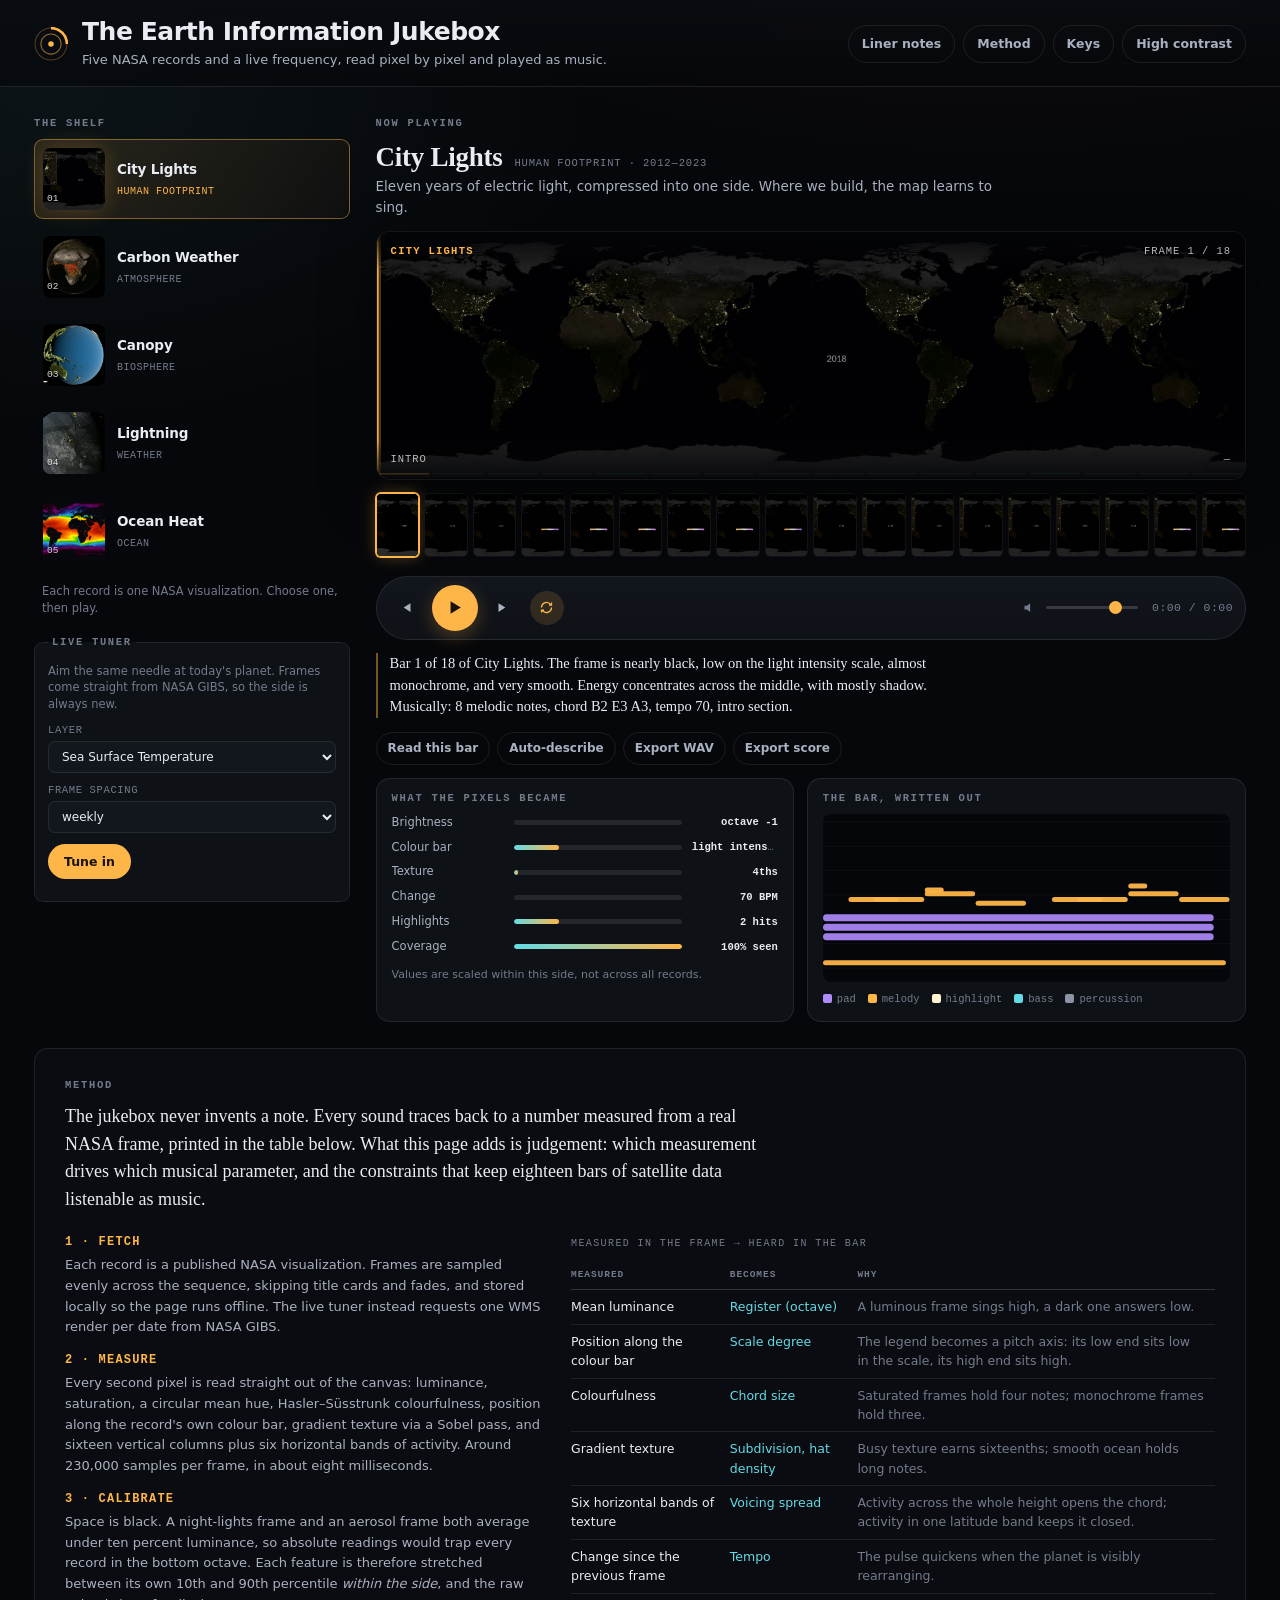
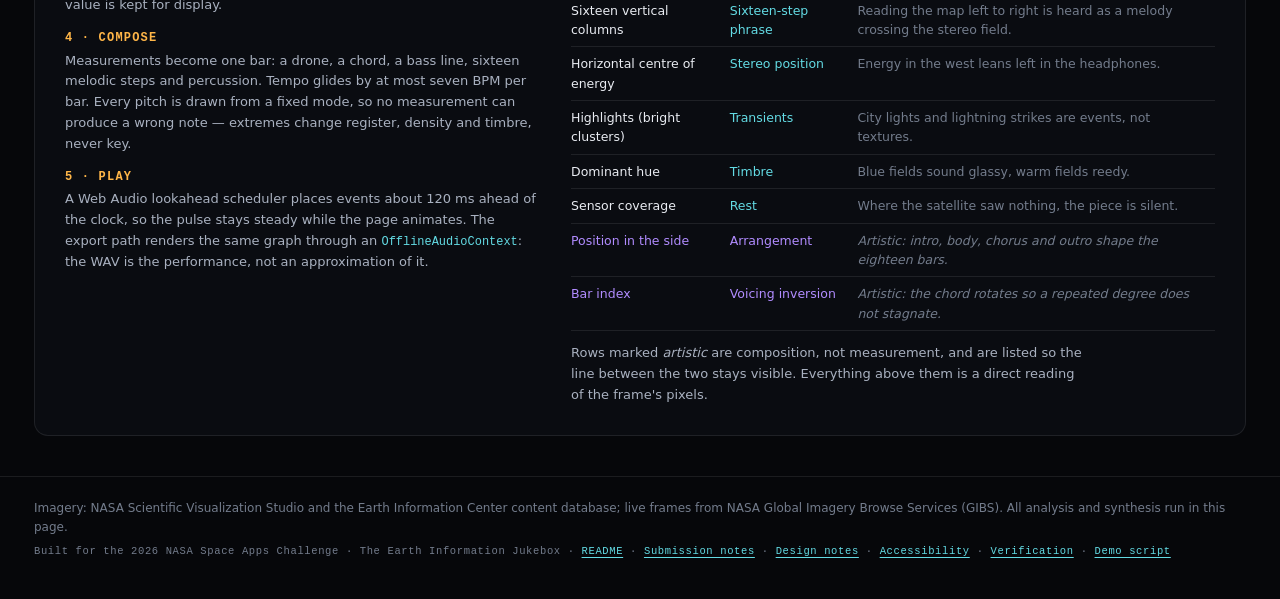
==== index.html @ 6d755932 "Verification harness, honest language, and QA evidence - tools/qa.js: 18 browser checks over CDP wit" ====
<!doctype html>
<html lang="en">
<head>
<meta charset="utf-8">
<meta name="viewport" content="width=device-width, initial-scale=1">
<title>The Earth Information Jukebox — NASA visualizations, played as sound</title>
<meta name="description" content="An instrument that reads NASA Earth Information Center frames pixel by pixel and plays each one as a bar of music. Built for the 2026 NASA Space Apps Challenge.">
<meta name="color-scheme" content="dark">
<link rel="icon" href="data:image/svg+xml,%3Csvg xmlns='http://www.w3.org/2000/svg' viewBox='0 0 32 32'%3E%3Ccircle cx='16' cy='16' r='15' fill='%2306070a'/%3E%3Ccircle cx='16' cy='16' r='9' fill='none' stroke='%23ffb648' stroke-width='2'/%3E%3Ccircle cx='16' cy='16' r='2.5' fill='%23ffb648'/%3E%3C/svg%3E">
<link rel="stylesheet" href="styles.css">
</head>
<body>
<a class="skip-link" href="#deck">Skip to the jukebox</a>

<header class="topbar">
  <div class="brand">
    <span class="brand-mark" aria-hidden="true">
      <svg viewBox="0 0 32 32" width="34" height="34" focusable="false">
        <circle cx="16" cy="16" r="15" fill="none" stroke="currentColor" stroke-opacity=".3"></circle>
        <circle cx="16" cy="16" r="9.5" fill="none" stroke="currentColor" stroke-opacity=".55"></circle>
        <circle cx="16" cy="16" r="2.6" fill="currentColor"></circle>
        <path d="M16 1a15 15 0 0 1 15 15" fill="none" stroke="currentColor" stroke-width="2.5"></path>
      </svg>
    </span>
    <div class="brand-text">
      <h1>The Earth Information Jukebox</h1>
      <p class="tagline">Five NASA records and a live frequency, read pixel by pixel and played as music.</p>
    </div>
  </div>
  <nav class="topnav" aria-label="About this project">
    <button type="button" class="ghost" data-open="liner">Liner notes</button>
    <button type="button" class="ghost" data-open="method">Method</button>
    <button type="button" class="ghost" id="btn-keys" aria-haspopup="dialog">Keys</button>
    <button type="button" class="ghost" id="btn-contrast" aria-pressed="false">High contrast</button>
  </nav>
</header>

<main class="layout">
  <!-- The instrument is its own grid so the sticky shelf can only stay pinned
       for as long as the deck beside it lasts. -->
  <div class="instrument">
  <!-- ------------------------------ shelf ------------------------------ -->
  <section class="shelf" aria-labelledby="shelf-heading">
    <h2 id="shelf-heading" class="eyebrow">The shelf</h2>
    <ul class="shelf-list" id="shelf" role="list"></ul>
    <p class="shelf-hint" id="shelf-hint">Each record is one NASA visualization. Choose one, then play.</p>

    <fieldset class="live-tuner" id="live-tuner">
      <legend class="eyebrow">Live tuner</legend>
      <p class="live-copy">Aim the same needle at today's planet. Frames come straight from NASA GIBS, so the side is always new.</p>
      <label class="field">
        <span>Layer</span>
        <select id="live-layer"></select>
      </label>
      <label class="field">
        <span>Frame spacing</span>
        <select id="live-step">
          <option value="1">daily</option>
          <option value="2">every 2 days</option>
          <option value="4">every 4 days</option>
          <option value="8" selected>weekly</option>
        </select>
      </label>
      <button type="button" class="primary" id="btn-live">Tune in</button>
      <p class="live-status" id="live-status" role="status"></p>
    </fieldset>
  </section>

  <!-- ------------------------------- deck ------------------------------ -->
  <section class="deck" id="deck" aria-labelledby="now-heading">
    <h2 id="now-heading" class="eyebrow">Now playing</h2>

    <div class="deck-head">
      <div class="now-head">
        <h3 id="rec-title">City Lights</h3>
        <p id="rec-meta" class="meta">Human Footprint · 2012—2023</p>
      </div>
      <p id="rec-blurb" class="blurb"></p>
    </div>

    <div class="stage">
      <canvas id="frame-canvas" role="img" aria-labelledby="frame-desc"></canvas>
      <div class="stage-top" aria-hidden="true">
        <span id="stage-title">City Lights</span>
        <span id="stage-count">frame 1 / 18</span>
      </div>
      <div class="stage-bottom" aria-hidden="true">
        <span id="stage-section">intro</span>
        <span id="stage-tempo">—</span>
      </div>
      <p class="sr-only" id="frame-desc">Loading the first frame.</p>
    </div>

    <ol class="filmstrip" id="filmstrip" aria-label="Bars in this side"></ol>

    <div class="transport" role="group" aria-label="Transport">
      <button type="button" class="round" id="btn-prev" aria-label="Previous bar" title="Previous bar (←)">
        <svg viewBox="0 0 24 24" aria-hidden="true"><path d="M6 5v14M20 5 9 12l11 7z"/></svg>
      </button>
      <button type="button" class="play" id="btn-play" aria-label="Play this side" aria-pressed="false" title="Play or pause (space)">
        <svg viewBox="0 0 24 24" aria-hidden="true" class="i-play"><path d="M7 4v16l13-8z"/></svg>
        <svg viewBox="0 0 24 24" aria-hidden="true" class="i-pause"><path d="M6 4h4v16H6zM14 4h4v16h-4z"/></svg>
      </button>
      <button type="button" class="round" id="btn-next" aria-label="Next bar" title="Next bar (→)">
        <svg viewBox="0 0 24 24" aria-hidden="true"><path d="M18 5v14M4 5l11 7-11 7z"/></svg>
      </button>
      <button type="button" class="round" id="btn-loop" aria-pressed="true" aria-label="Loop this side" title="Loop this side">
        <svg viewBox="0 0 24 24" aria-hidden="true"><path d="M4 12a8 8 0 0 1 13.6-5.7L20 8M20 4v4h-4M20 12a8 8 0 0 1-13.6 5.7L4 16M4 20v-4h4" fill="none" stroke="currentColor" stroke-width="2"/></svg>
      </button>
      <div class="transport-right">
        <label class="volume">
          <span class="sr-only">Volume</span>
          <svg viewBox="0 0 24 24" aria-hidden="true"><path d="M4 9h4l5-4v14l-5-4H4z"/></svg>
          <input type="range" id="volume" min="0" max="100" value="80">
        </label>
        <span class="clock" id="clock">0:00 / 0:00</span>
      </div>
    </div>


    <div class="deck-foot">
      <p id="narration" class="narration">Press play to hear this side described, bar by bar.</p>
      <div class="now-actions">
        <button type="button" class="ghost small" id="btn-speak">Read this bar</button>
        <button type="button" class="ghost small" id="btn-narrate" aria-pressed="false">Auto-describe</button>
        <button type="button" class="ghost small" id="btn-export">Export WAV</button>
        <button type="button" class="ghost small" id="btn-score">Export score</button>
      </div>
    </div>

    <div class="panels">
      <section class="signals" aria-labelledby="signals-heading">
        <h3 id="signals-heading" class="eyebrow">What the pixels became</h3>
        <ul class="meters" id="meters"></ul>
        <p class="signals-foot" id="signals-foot">Values are scaled within this side, not across all records.</p>
      </section>

      <section class="roll" aria-labelledby="roll-heading">
        <h3 id="roll-heading" class="eyebrow">The bar, written out</h3>
        <div class="roll-wrap">
          <canvas id="roll-canvas" aria-hidden="true"></canvas>
          <p class="roll-empty" id="roll-empty">Notes appear here as the bar plays.</p>
        </div>
        <p class="sr-only" id="roll-desc"></p>
        <ul class="legend" aria-hidden="true">
          <li><i class="lg pad"></i>pad</li>
          <li><i class="lg melody"></i>melody</li>
          <li><i class="lg bell"></i>highlight</li>
          <li><i class="lg bass"></i>bass</li>
          <li><i class="lg perc"></i>percussion</li>
        </ul>
      </section>
    </div>
  </section>

  </div>

  <!-- --------------------------- liner notes --------------------------- -->
  <section class="liner" id="liner" aria-labelledby="liner-heading" hidden>
    <h2 id="liner-heading" class="eyebrow">Liner notes</h2>
    <div class="liner-grid" id="liner-body"></div>
  </section>

  <!-- ------------------------------ method ------------------------------ -->
  <section class="method" id="method" aria-labelledby="method-heading">
    <h2 id="method-heading" class="eyebrow">Method</h2>
    <p class="lede">
      The jukebox never invents a note. Every sound traces back to a number
      measured from a real NASA frame, printed in the table below. What this page
      adds is judgement: which measurement drives which musical parameter, and
      the constraints that keep eighteen bars of satellite data listenable as
      music.
    </p>

    <div class="method-grid">
      <div class="method-col">
        <h3>1 · Fetch</h3>
        <p>Each record is a published NASA visualization. Frames are sampled evenly across the sequence, skipping title cards and fades, and stored locally so the page runs offline. The live tuner instead requests one WMS render per date from NASA GIBS.</p>

        <h3>2 · Measure</h3>
        <p>Every second pixel is read straight out of the canvas: luminance, saturation, a circular mean hue, Hasler–Süsstrunk colourfulness, position along the record's own colour bar, gradient texture via a Sobel pass, and sixteen vertical columns plus six horizontal bands of activity. Around 230,000 samples per frame, in about eight milliseconds.</p>

        <h3>3 · Calibrate</h3>
        <p>Space is black. A night-lights frame and an aerosol frame both average under ten percent luminance, so absolute readings would trap every record in the bottom octave. Each feature is therefore stretched between its own 10th and 90th percentile <em>within the side</em>, and the raw value is kept for display.</p>

        <h3>4 · Compose</h3>
        <p>Measurements become one bar: a drone, a chord, a bass line, sixteen melodic steps and percussion. Tempo glides by at most seven BPM per bar. Every pitch is drawn from a fixed mode, so no measurement can produce a wrong note — extremes change register, density and timbre, never key.</p>

        <h3>5 · Play</h3>
        <p>A Web Audio lookahead scheduler places events about 120&nbsp;ms ahead of the clock, so the pulse stays steady while the page animates. The export path renders the same graph through an <code>OfflineAudioContext</code>: the WAV is the performance, not an approximation of it.</p>
      </div>

      <div class="method-col">
        <table class="mapping">
          <caption>Measured in the frame → heard in the bar</caption>
          <thead>
            <tr><th scope="col">Measured</th><th scope="col">Becomes</th><th scope="col">Why</th></tr>
          </thead>
          <tbody>
            <tr><td>Mean luminance</td><td>Register (octave)</td><td>A luminous frame sings high, a dark one answers low.</td></tr>
            <tr><td>Position along the colour bar</td><td>Scale degree</td><td>The legend becomes a pitch axis: its low end sits low in the scale, its high end sits high.</td></tr>
            <tr><td>Colourfulness</td><td>Chord size</td><td>Saturated frames hold four notes; monochrome frames hold three.</td></tr>
            <tr><td>Gradient texture</td><td>Subdivision, hat density</td><td>Busy texture earns sixteenths; smooth ocean holds long notes.</td></tr>
            <tr><td>Six horizontal bands of texture</td><td>Voicing spread</td><td>Activity across the whole height opens the chord; activity in one latitude band keeps it closed.</td></tr>
            <tr><td>Change since the previous frame</td><td>Tempo</td><td>The pulse quickens when the planet is visibly rearranging.</td></tr>
            <tr><td>Sixteen vertical columns</td><td>Sixteen-step phrase</td><td>Reading the map left to right is heard as a melody crossing the stereo field.</td></tr>
            <tr><td>Horizontal centre of energy</td><td>Stereo position</td><td>Energy in the west leans left in the headphones.</td></tr>
            <tr><td>Highlights (bright clusters)</td><td>Transients</td><td>City lights and lightning strikes are events, not textures.</td></tr>
            <tr><td>Dominant hue</td><td>Timbre</td><td>Blue fields sound glassy, warm fields reedy.</td></tr>
            <tr><td>Sensor coverage</td><td>Rest</td><td>Where the satellite saw nothing, the piece is silent.</td></tr>
            <tr class="art"><td>Position in the side</td><td>Arrangement</td><td>Artistic: intro, body, chorus and outro shape the eighteen bars.</td></tr>
            <tr class="art"><td>Bar index</td><td>Voicing inversion</td><td>Artistic: the chord rotates so a repeated degree does not stagnate.</td></tr>
          </tbody>
        </table>
        <p class="method-note">
          Rows marked <em>artistic</em> are composition, not measurement, and are
          listed so the line between the two stays visible. Everything above them
          is a direct reading of the frame's pixels.
        </p>
      </div>
    </div>
  </section>
</main>

<footer class="foot">
  <p>
    Imagery: NASA Scientific Visualization Studio and the Earth Information Center
    content database; live frames from NASA Global Imagery Browse Services (GIBS).
    All analysis and synthesis run in this page.
  </p>
  <p class="foot-meta">
    Built for the 2026 NASA Space Apps Challenge · The Earth Information Jukebox ·
    <a href="README.md">README</a> ·
    <a href="docs/SUBMISSION.md">Submission notes</a> ·
    <a href="docs/DESIGN.md">Design notes</a> ·
    <a href="docs/ACCESSIBILITY.md">Accessibility</a> ·
    <a href="docs/QA.md">Verification</a> ·
    <a href="docs/DEMO_SCRIPT.md">Demo script</a>
  </p>
</footer>

<dialog id="keys-dialog" aria-labelledby="keys-heading">
  <h2 id="keys-heading">Keyboard</h2>
  <dl class="keys">
    <dt>Space</dt><dd>Play or pause</dd>
    <dt>← / →</dt><dd>Previous or next bar</dd>
    <dt>↑ / ↓</dt><dd>Previous or next record</dd>
    <dt>1 … 5</dt><dd>Choose a record</dd>
    <dt>D</dt><dd>Describe the current bar aloud</dd>
    <dt>A</dt><dd>Toggle auto-describe as the side plays</dd>
    <dt>M</dt><dd>Mute</dd>
    <dt>H</dt><dd>High contrast</dd>
    <dt>L</dt><dd>Liner notes for this record</dd>
    <dt>Esc</dt><dd>Close any panel</dd>
  </dl>
  <form method="dialog"><button class="primary" type="submit">Close</button></form>
</dialog>

<div class="sr-only" id="sr-status" role="status" aria-live="polite" aria-atomic="true"></div>

<script src="src/analyze.js"></script>
<script src="src/sonify.js"></script>
<script src="src/gibs.js"></script>
<script src="src/records.js"></script>
<script src="data/records.js"></script>
<script src="src/app.js"></script>
</body>
</html>
---- styles.css ----
/* ==========================================================================
   The Earth Information Jukebox
   A dark listening room: near-black surfaces, warm amber for the instrument,
   cyan for the data. Type does the heavy lifting — instrument-panel mono for
   numbers, a serif for liner notes, a tight sans for titles.
   ========================================================================== */

:root {
  --bg: #06070a;
  --bg-2: #0a0c11;
  --panel: #0e1116;
  --panel-2: #12161d;
  --line: rgba(255, 255, 255, 0.085);
  --line-strong: rgba(255, 255, 255, 0.16);
  --ink: #e9ecf2;
  --ink-2: #a9b1c0;
  --ink-3: #737c8c;
  --amber: #ffb648;
  --amber-soft: rgba(255, 182, 72, 0.14);
  --amber-line: rgba(255, 182, 72, 0.45);
  --cyan: #63dbe4;
  --violet: #b18cff;
  --danger: #ff6b5e;
  --radius: 14px;
  --radius-sm: 9px;
  --font: ui-sans-serif, system-ui, -apple-system, "Segoe UI", Roboto, "Helvetica Neue", Arial, sans-serif;
  --mono: ui-monospace, "SF Mono", "Cascadia Mono", "Roboto Mono", Menlo, Consolas, monospace;
  --serif: ui-serif, Georgia, "Iowan Old Style", "Times New Roman", serif;
  --shadow: 0 18px 50px rgba(0, 0, 0, 0.55);
  --ease: cubic-bezier(0.2, 0.7, 0.2, 1);
}

* { box-sizing: border-box; }
html { -webkit-text-size-adjust: 100%; }

body {
  margin: 0;
  min-height: 100vh;
  background:
    radial-gradient(1400px 720px at 78% -12%, rgba(255, 182, 72, 0.07), transparent 60%),
    radial-gradient(1000px 620px at 4% 4%, rgba(99, 219, 228, 0.06), transparent 55%),
    var(--bg);
  color: var(--ink);
  font-family: var(--font);
  font-size: 15px;
  line-height: 1.55;
  -webkit-font-smoothing: antialiased;
}

h1, h2, h3, h4 { margin: 0; font-weight: 680; letter-spacing: -0.018em; line-height: 1.15; }
p { margin: 0; }
a { color: var(--cyan); text-decoration-thickness: 1px; text-underline-offset: 3px; }
code { font-family: var(--mono); font-size: 0.92em; color: var(--cyan); }

.sr-only {
  position: absolute !important;
  width: 1px; height: 1px;
  margin: -1px; padding: 0;
  overflow: hidden;
  clip: rect(0 0 0 0);
  clip-path: inset(50%);
  white-space: nowrap;
  border: 0;
}

.skip-link {
  position: absolute;
  left: 12px; top: -60px;
  z-index: 100;
  padding: 10px 16px;
  border-radius: 0 0 10px 10px;
  background: var(--amber);
  color: #16110a;
  font-weight: 650;
  text-decoration: none;
  transition: top 0.16s var(--ease);
}
.skip-link:focus { top: 0; }

:focus-visible { outline: 2px solid var(--amber); outline-offset: 3px; border-radius: 4px; }

.eyebrow {
  font-family: var(--mono);
  font-size: 10.5px;
  font-weight: 600;
  letter-spacing: 0.16em;
  text-transform: uppercase;
  color: var(--ink-3);
}

/* ------------------------------- topbar --------------------------------- */

.topbar {
  display: flex;
  align-items: center;
  justify-content: space-between;
  gap: 20px;
  flex-wrap: wrap;
  padding: 18px clamp(16px, 3vw, 34px) 16px;
  border-bottom: 1px solid var(--line);
  background: linear-gradient(180deg, rgba(10, 12, 17, 0.92), rgba(6, 7, 10, 0.62));
  position: sticky;
  top: 0;
  z-index: 30;
  backdrop-filter: blur(14px);
}

.brand { display: flex; align-items: center; gap: 14px; }
.brand-mark { color: var(--amber); display: flex; }
.brand-text h1 { font-size: clamp(19px, 2.1vw, 25px); }
.tagline { color: var(--ink-2); font-size: 13px; margin-top: 3px; }
.topnav { display: flex; gap: 8px; flex-wrap: wrap; }

button { font: inherit; color: inherit; background: none; border: 0; cursor: pointer; }

.ghost {
  padding: 8px 13px;
  border-radius: 999px;
  border: 1px solid var(--line);
  color: var(--ink-2);
  font-size: 12.5px;
  font-weight: 560;
  transition: border-color 0.15s var(--ease), color 0.15s var(--ease), background 0.15s var(--ease);
}
.ghost:hover { color: var(--ink); border-color: var(--line-strong); background: rgba(255, 255, 255, 0.035); }
.ghost[aria-pressed="true"] { color: var(--amber); border-color: var(--amber-line); background: var(--amber-soft); }
.ghost.small { padding: 6px 11px; font-size: 12px; }

.primary {
  padding: 10px 18px;
  border-radius: 999px;
  background: var(--amber);
  color: #17120a;
  font-weight: 660;
  font-size: 13px;
  transition: transform 0.12s var(--ease), filter 0.12s var(--ease);
}
.primary:hover { filter: brightness(1.08); }
.primary:active { transform: translateY(1px); }
.primary[disabled] { opacity: 0.55; cursor: progress; }

/* -------------------------------- layout -------------------------------- */

.layout {
  padding: clamp(16px, 2.4vw, 30px) clamp(16px, 3vw, 34px) 40px;
  max-width: 1560px;
  margin: 0 auto;
}

/* Shelf + deck only. Keeping them in their own grid is what stops the sticky
   shelf from following the reader down into the method notes. */
.instrument {
  display: grid;
  grid-template-columns: 316px minmax(0, 1fr);
  gap: clamp(16px, 2vw, 26px);
  align-items: start;
}

/* -------------------------------- shelf --------------------------------- */

.shelf { position: sticky; top: 84px; display: grid; gap: 10px; }

.shelf-list { list-style: none; margin: 0; padding: 0; display: grid; gap: 8px; }

.record {
  width: 100%;
  display: grid;
  grid-template-columns: 62px minmax(0, 1fr);
  gap: 12px;
  align-items: center;
  padding: 8px;
  border-radius: var(--radius-sm);
  border: 1px solid transparent;
  background: transparent;
  text-align: left;
  transition: background 0.15s var(--ease), border-color 0.15s var(--ease);
}
.record:hover { background: rgba(255, 255, 255, 0.035); }
.record[aria-pressed="true"] {
  background: linear-gradient(120deg, rgba(255, 182, 72, 0.12), rgba(255, 182, 72, 0.03));
  border-color: var(--amber-line);
}

.record-cover {
  position: relative;
  aspect-ratio: 1;
  border-radius: 7px;
  overflow: hidden;
  background: #000;
  box-shadow: inset 0 0 0 1px rgba(255, 255, 255, 0.09);
}
.record-cover img { width: 100%; height: 100%; object-fit: cover; display: block; }
.record[aria-pressed="true"] .record-cover { box-shadow: inset 0 0 0 1px var(--amber-line), 0 0 22px rgba(255, 182, 72, 0.22); }

.record-num {
  position: absolute;
  left: 4px; bottom: 3px;
  font-family: var(--mono);
  font-size: 9.5px;
  color: rgba(255, 255, 255, 0.85);
  text-shadow: 0 1px 3px #000;
}

.record-body { display: grid; gap: 2px; min-width: 0; }
.record-title { display: block; font-size: 13.5px; font-weight: 640; letter-spacing: -0.01em; }
.record-sub {
  display: block;
  font-family: var(--mono);
  font-size: 10px;
  color: var(--ink-3);
  letter-spacing: 0.05em;
  text-transform: uppercase;
  margin-top: 2px;
}
.record[aria-pressed="true"] .record-sub { color: var(--amber); }

.shelf-hint { font-size: 11.5px; color: var(--ink-3); padding: 2px 8px 0; line-height: 1.45; }

.live-tuner {
  margin: 8px 0 0;
  padding: 12px 13px 13px;
  border: 1px solid var(--line);
  border-radius: var(--radius-sm);
  background: var(--panel);
  display: grid;
  gap: 9px;
}
.live-tuner legend { padding: 0 4px; }
.live-copy { font-size: 11.5px; color: var(--ink-3); line-height: 1.45; }
.field { display: grid; gap: 3px; }
.field > span { font-size: 10.5px; color: var(--ink-3); font-family: var(--mono); letter-spacing: 0.06em; text-transform: uppercase; }
.field select {
  font: inherit;
  font-size: 12px;
  padding: 7px 9px;
  border-radius: 7px;
  border: 1px solid var(--line);
  background: var(--panel-2);
  color: var(--ink);
}
.live-status { font-size: 11px; color: var(--ink-3); }
.live-status.busy { color: var(--cyan); }
.live-status.error { color: var(--danger); }
#btn-live { justify-self: start; padding: 8px 16px; font-size: 12.5px; margin-top: 2px; }

/* --------------------------------- deck --------------------------------- */

.deck { display: grid; gap: 13px; min-width: 0; }

.stage {
  position: relative;
  border-radius: var(--radius);
  overflow: hidden;
  background: #000;
  border: 1px solid var(--line);
  box-shadow: var(--shadow);
  aspect-ratio: 16 / 9;          /* replaced per record from the frame's own shape */
  max-height: 47vh;
  min-height: 230px;
}
.stage canvas { width: 100%; height: 100%; display: block; }

.stage-top, .stage-bottom {
  position: absolute;
  left: 0; right: 0;
  display: flex;
  justify-content: space-between;
  align-items: center;
  gap: 12px;
  padding: 11px 14px;
  font-family: var(--mono);
  font-size: 10.5px;
  letter-spacing: 0.09em;
  text-transform: uppercase;
  color: rgba(255, 255, 255, 0.72);
  pointer-events: none;
}
.stage-top { top: 0; background: linear-gradient(180deg, rgba(4, 5, 8, 0.88), transparent); }
.stage-bottom { bottom: 0; background: linear-gradient(0deg, rgba(4, 5, 8, 0.88), transparent); }
#stage-title { color: var(--amber); font-weight: 600; letter-spacing: 0.12em; }
#stage-tempo { color: var(--ink-2); }

.filmstrip {
  list-style: none;
  display: grid;
  grid-auto-flow: column;
  grid-auto-columns: minmax(0, 1fr);
  gap: 5px;
  margin: 0;
  padding: 0;
}
.filmstrip li { min-width: 0; }
.filmstrip button {
  width: 100%;
  padding: 0;
  border-radius: 5px;
  overflow: hidden;
  position: relative;
  height: 64px;
  background: #000;
  border: 1px solid var(--line);
  opacity: 0.78;
  transition: opacity 0.15s var(--ease), border-color 0.15s var(--ease), transform 0.15s var(--ease);
}
.filmstrip button:hover { opacity: 0.95; transform: translateY(-1px); }
.filmstrip button img { width: 100%; height: 100%; object-fit: cover; display: block; filter: brightness(1.5) contrast(1.08) saturate(1.1); }
.filmstrip button[aria-current="true"] {
  opacity: 1;
  border-color: var(--amber);
  box-shadow: 0 0 0 1px var(--amber), 0 0 16px rgba(255, 182, 72, 0.3);
}
.filmstrip button .fill {
  position: absolute;
  inset: auto 0 0 0;
  height: 2px;
  background: var(--amber);
  transform-origin: left;
  transform: scaleX(0);
}

.transport {
  display: flex;
  align-items: center;
  gap: 9px;
  padding: 8px 12px;
  border: 1px solid var(--line);
  border-radius: 999px;
  background: linear-gradient(180deg, var(--panel-2), var(--panel));
}
.transport .round, .transport .play {
  display: grid;
  place-items: center;
  border-radius: 50%;
  color: var(--ink-2);
  transition: color 0.14s var(--ease), background 0.14s var(--ease), transform 0.1s var(--ease);
}
.transport .round { width: 34px; height: 34px; }
.transport .round svg { width: 15px; height: 15px; fill: currentColor; }
.transport .round:hover { color: var(--ink); background: rgba(255, 255, 255, 0.06); }
.transport .round[aria-pressed="true"] { color: var(--amber); background: var(--amber-soft); }

.transport .play {
  width: 46px; height: 46px;
  background: var(--amber);
  color: #191307;
  box-shadow: 0 6px 18px rgba(255, 182, 72, 0.25);
}
.transport .play:hover { filter: brightness(1.07); }
.transport .play:active { transform: scale(0.97); }
.transport .play svg { width: 19px; height: 19px; fill: currentColor; }
.transport .play .i-pause { display: none; }
.transport .play[aria-pressed="true"] .i-play { display: none; }
.transport .play[aria-pressed="true"] .i-pause { display: block; }

.transport-right { margin-left: auto; display: flex; align-items: center; gap: 12px; }
.volume { display: flex; align-items: center; gap: 7px; color: var(--ink-3); }
.volume svg { width: 15px; height: 15px; fill: currentColor; }

input[type="range"] {
  -webkit-appearance: none;
  appearance: none;
  width: 92px;
  height: 3px;
  border-radius: 999px;
  background: rgba(255, 255, 255, 0.16);
}
input[type="range"]::-webkit-slider-thumb {
  -webkit-appearance: none;
  width: 13px; height: 13px;
  border-radius: 50%;
  background: var(--amber);
  cursor: pointer;
  border: 0;
}
input[type="range"]::-moz-range-thumb {
  width: 13px; height: 13px; border: 0; border-radius: 50%;
  background: var(--amber); cursor: pointer;
}

.clock { font-family: var(--mono); font-size: 11.5px; color: var(--ink-3); letter-spacing: 0.04em; white-space: nowrap; }

.deck-head { display: grid; gap: 3px; }
.now-head { display: flex; align-items: baseline; gap: 12px; flex-wrap: wrap; }
.now-head h3 { font-family: var(--serif); font-size: clamp(21px, 2.4vw, 27px); font-weight: 600; letter-spacing: -0.01em; }
.meta { font-family: var(--mono); font-size: 10.5px; color: var(--ink-3); letter-spacing: 0.08em; text-transform: uppercase; }
.blurb { color: var(--ink-2); font-size: 13.5px; max-width: 74ch; }
.deck-foot {
  display: flex;
  align-items: flex-start;
  justify-content: space-between;
  gap: 14px;
  flex-wrap: wrap;
}
.deck-foot .narration { flex: 1 1 420px; }
.narration {
  font-family: var(--serif);
  font-size: 14.5px;
  line-height: 1.5;
  color: var(--ink);
  padding-left: 12px;
  border-left: 2px solid var(--amber-line);
  min-height: 2.6em;
  max-width: 80ch;
}
.now-actions { display: flex; gap: 7px; flex-wrap: wrap; }

.panels { display: grid; grid-template-columns: minmax(0, 1fr) minmax(0, 1.05fr); gap: 13px; }
.signals, .roll {
  padding: 13px 15px 14px;
  border: 1px solid var(--line);
  border-radius: var(--radius);
  background: var(--panel);
  min-width: 0;
}
.signals h3, .roll h3 { margin-bottom: 10px; }

.meters { list-style: none; margin: 0; padding: 0; display: grid; gap: 7px; }
.meter { display: grid; grid-template-columns: 112px minmax(0, 1fr) 86px; gap: 10px; align-items: center; }
.meter-label { font-size: 11.5px; color: var(--ink-2); white-space: nowrap; overflow: hidden; text-overflow: ellipsis; }
.meter-bar { position: relative; height: 5px; border-radius: 999px; background: rgba(255, 255, 255, 0.09); overflow: hidden; }
.meter-bar i {
  position: absolute;
  inset: 0 auto 0 0;
  width: 0%;
  border-radius: 999px;
  background: linear-gradient(90deg, var(--cyan), var(--amber));
  transition: width 0.4s var(--ease);
}
.meter-value { font-family: var(--mono); font-size: 10.5px; color: var(--ink-3); text-align: right; white-space: nowrap; overflow: hidden; text-overflow: ellipsis; }
.meter-value b { color: var(--ink); font-weight: 600; }
.signals-foot { margin-top: 10px; font-size: 11px; color: var(--ink-3); }

.roll-wrap { position: relative; }
#roll-canvas { width: 100%; height: 168px; display: block; border-radius: 8px; background: #05060a; }
.roll-empty {
  position: absolute;
  inset: 0;
  display: grid;
  place-items: center;
  font-size: 11.5px;
  color: var(--ink-3);
  pointer-events: none;
  transition: opacity 0.3s var(--ease);
}
.roll-empty[hidden] { display: none; }

.legend { list-style: none; display: flex; gap: 12px; margin: 9px 0 0; padding: 0; flex-wrap: wrap; font-size: 10.5px; color: var(--ink-3); font-family: var(--mono); }
.legend li { display: flex; align-items: center; gap: 5px; }
.lg { width: 9px; height: 9px; border-radius: 2px; display: block; }
.lg.pad { background: var(--violet); }
.lg.melody { background: var(--amber); }
.lg.bell { background: #fff3d0; }
.lg.bass { background: var(--cyan); }
.lg.perc { background: #8d94a4; }

/* ------------------------------ liner notes ----------------------------- */

.liner {
  margin-top: clamp(16px, 2vw, 26px);
  padding: clamp(18px, 2.4vw, 26px);
  border: 1px solid var(--line);
  border-radius: var(--radius);
  background: linear-gradient(160deg, #11141a, #0a0c11);
  scroll-margin-top: 90px;
}
.liner[hidden] { display: none; }
.liner-grid {
  margin-top: 14px;
  display: grid;
  grid-template-columns: repeat(auto-fit, minmax(230px, 1fr));
  gap: 22px;
}
.liner-grid h3 { font-family: var(--serif); font-size: 18px; margin-bottom: 6px; }
.liner-grid h4 { font-family: var(--mono); font-size: 10px; letter-spacing: 0.14em; text-transform: uppercase; color: var(--ink-3); margin-bottom: 6px; }
.liner-grid p { font-size: 13.5px; color: var(--ink-2); margin-bottom: 12px; }
.liner-grid ul { margin: 0; padding-left: 16px; font-size: 13px; color: var(--ink-2); display: grid; gap: 3px; }
.liner-grid .credit-list { list-style: none; padding: 0; }
.liner-grid .credit-list li { font-size: 12.5px; }
.liner-grid .credit-list b { color: var(--ink); font-weight: 580; }

.axis-swatch {
  height: 18px;
  border-radius: 5px;
  margin: 9px 0 5px;
  box-shadow: inset 0 0 0 1px rgba(255, 255, 255, 0.14);
}
.axis-legend {
  display: flex;
  justify-content: space-between;
  gap: 8px;
  font-family: var(--mono);
  font-size: 9.5px;
  letter-spacing: 0.08em;
  text-transform: uppercase;
  color: var(--ink-3);
  margin-bottom: 10px !important;
}
.axis-legend span:nth-child(2) { color: var(--cyan); }

/* -------------------------------- method -------------------------------- */

.method {
  margin-top: clamp(16px, 2vw, 26px);
  padding: clamp(18px, 2.6vw, 30px);
  border: 1px solid var(--line);
  border-radius: var(--radius);
  background: var(--bg-2);
  scroll-margin-top: 90px;
}
.lede {
  font-family: var(--serif);
  font-size: clamp(15px, 1.6vw, 18px);
  line-height: 1.55;
  color: var(--ink);
  max-width: 78ch;
  margin: 12px 0 22px;
}
.method-grid { display: grid; grid-template-columns: minmax(0, 0.85fr) minmax(0, 1.15fr); gap: 30px; }
.method-col h3 { font-size: 12px; font-family: var(--mono); letter-spacing: 0.1em; text-transform: uppercase; color: var(--amber); margin: 16px 0 5px; }
.method-col h3:first-child { margin-top: 0; }
.method-col p { font-size: 13px; color: var(--ink-2); line-height: 1.6; }

.mapping { width: 100%; border-collapse: collapse; font-size: 12.5px; }
.mapping caption { text-align: left; font-family: var(--mono); font-size: 10px; letter-spacing: 0.14em; text-transform: uppercase; color: var(--ink-3); padding-bottom: 9px; }
.mapping th, .mapping td { text-align: left; padding: 7px 10px 7px 0; border-bottom: 1px solid var(--line); vertical-align: top; }
.mapping th { font-family: var(--mono); font-size: 9.5px; letter-spacing: 0.1em; text-transform: uppercase; color: var(--ink-3); border-bottom-color: var(--line-strong); }
.mapping td:first-child { color: var(--ink); }
.mapping td:nth-child(2) { color: var(--cyan); }
.mapping td:last-child { color: var(--ink-3); }
.mapping tr.art td:first-child, .mapping tr.art td:nth-child(2) { color: var(--violet); }
.mapping tr.art td:last-child { font-style: italic; }
.method-note { margin-top: 12px; font-size: 12px; color: var(--ink-3); max-width: 62ch; }

/* -------------------------------- footer -------------------------------- */

.foot {
  border-top: 1px solid var(--line);
  padding: 22px clamp(16px, 3vw, 34px) 40px;
  max-width: 1560px;
  margin: 0 auto;
  font-size: 12px;
  color: var(--ink-3);
  display: grid;
  gap: 6px;
}
.foot-meta { font-family: var(--mono); font-size: 10.5px; letter-spacing: 0.06em; }

/* -------------------------------- dialog -------------------------------- */

dialog {
  border: 1px solid var(--line-strong);
  border-radius: var(--radius);
  background: var(--panel);
  color: var(--ink);
  padding: 22px 24px;
  max-width: 460px;
  box-shadow: var(--shadow);
}
dialog::backdrop { background: rgba(3, 4, 7, 0.72); backdrop-filter: blur(3px); }
dialog h2 { font-size: 17px; margin-bottom: 14px; }
.keys { display: grid; grid-template-columns: auto 1fr; gap: 7px 16px; margin: 0 0 18px; font-size: 13px; }
.keys dt { font-family: var(--mono); font-size: 11.5px; color: var(--amber); white-space: nowrap; }
.keys dd { margin: 0; color: var(--ink-2); }

/* ------------------------------ high contrast --------------------------- */

body.contrast {
  --bg: #000;
  --bg-2: #000;
  --panel: #050505;
  --panel-2: #0a0a0a;
  --line: rgba(255, 255, 255, 0.34);
  --line-strong: rgba(255, 255, 255, 0.7);
  --ink: #fff;
  --ink-2: #e7e7e7;
  --ink-3: #c2c2c2;
  --amber: #ffd24a;
  --cyan: #7fe8f2;
  background: #000;
}
body.contrast .stage { border-width: 2px; }
body.contrast .meter-bar { background: #333; }
body.contrast .filmstrip button { opacity: 0.85; }
body.contrast .filmstrip button[aria-current="true"] { opacity: 1; }

/* ------------------------------ responsive ------------------------------ */

@media (max-width: 1180px) {
  .instrument { grid-template-columns: minmax(0, 1fr); }
  .shelf { position: static; }
  .shelf-list { grid-auto-flow: column; grid-auto-columns: minmax(196px, 1fr); overflow-x: auto; padding-bottom: 6px; scrollbar-width: thin; }
  .record { grid-template-columns: 48px minmax(0, 1fr); }
  .live-tuner { grid-template-columns: repeat(auto-fit, minmax(140px, 1fr)); align-items: end; }
  .live-copy, .live-tuner legend { grid-column: 1 / -1; }
}

@media (max-width: 900px) {
  .panels { grid-template-columns: minmax(0, 1fr); }
  .method-grid { grid-template-columns: minmax(0, 1fr); gap: 22px; }
}

@media (max-width: 720px) {
  .topbar { position: static; }
  .stage { aspect-ratio: 4 / 3; }
  .meter { grid-template-columns: 92px minmax(0, 1fr) 72px; }
  .transport { flex-wrap: wrap; border-radius: var(--radius); justify-content: center; }
  .transport-right { margin-left: 0; width: 100%; justify-content: space-between; padding: 0 4px 3px; }
  .filmstrip { gap: 3px; }
  .filmstrip button { height: 42px; }
  .now-head h3 { font-size: 21px; }
}

/* --------------------------- motion preference -------------------------- */

@media (prefers-reduced-motion: reduce) {
  *, *::before, *::after {
    animation-duration: 0.001ms !important;
    animation-iteration-count: 1 !important;
    transition-duration: 0.001ms !important;
  }
  .filmstrip button:hover { transform: none; }
}
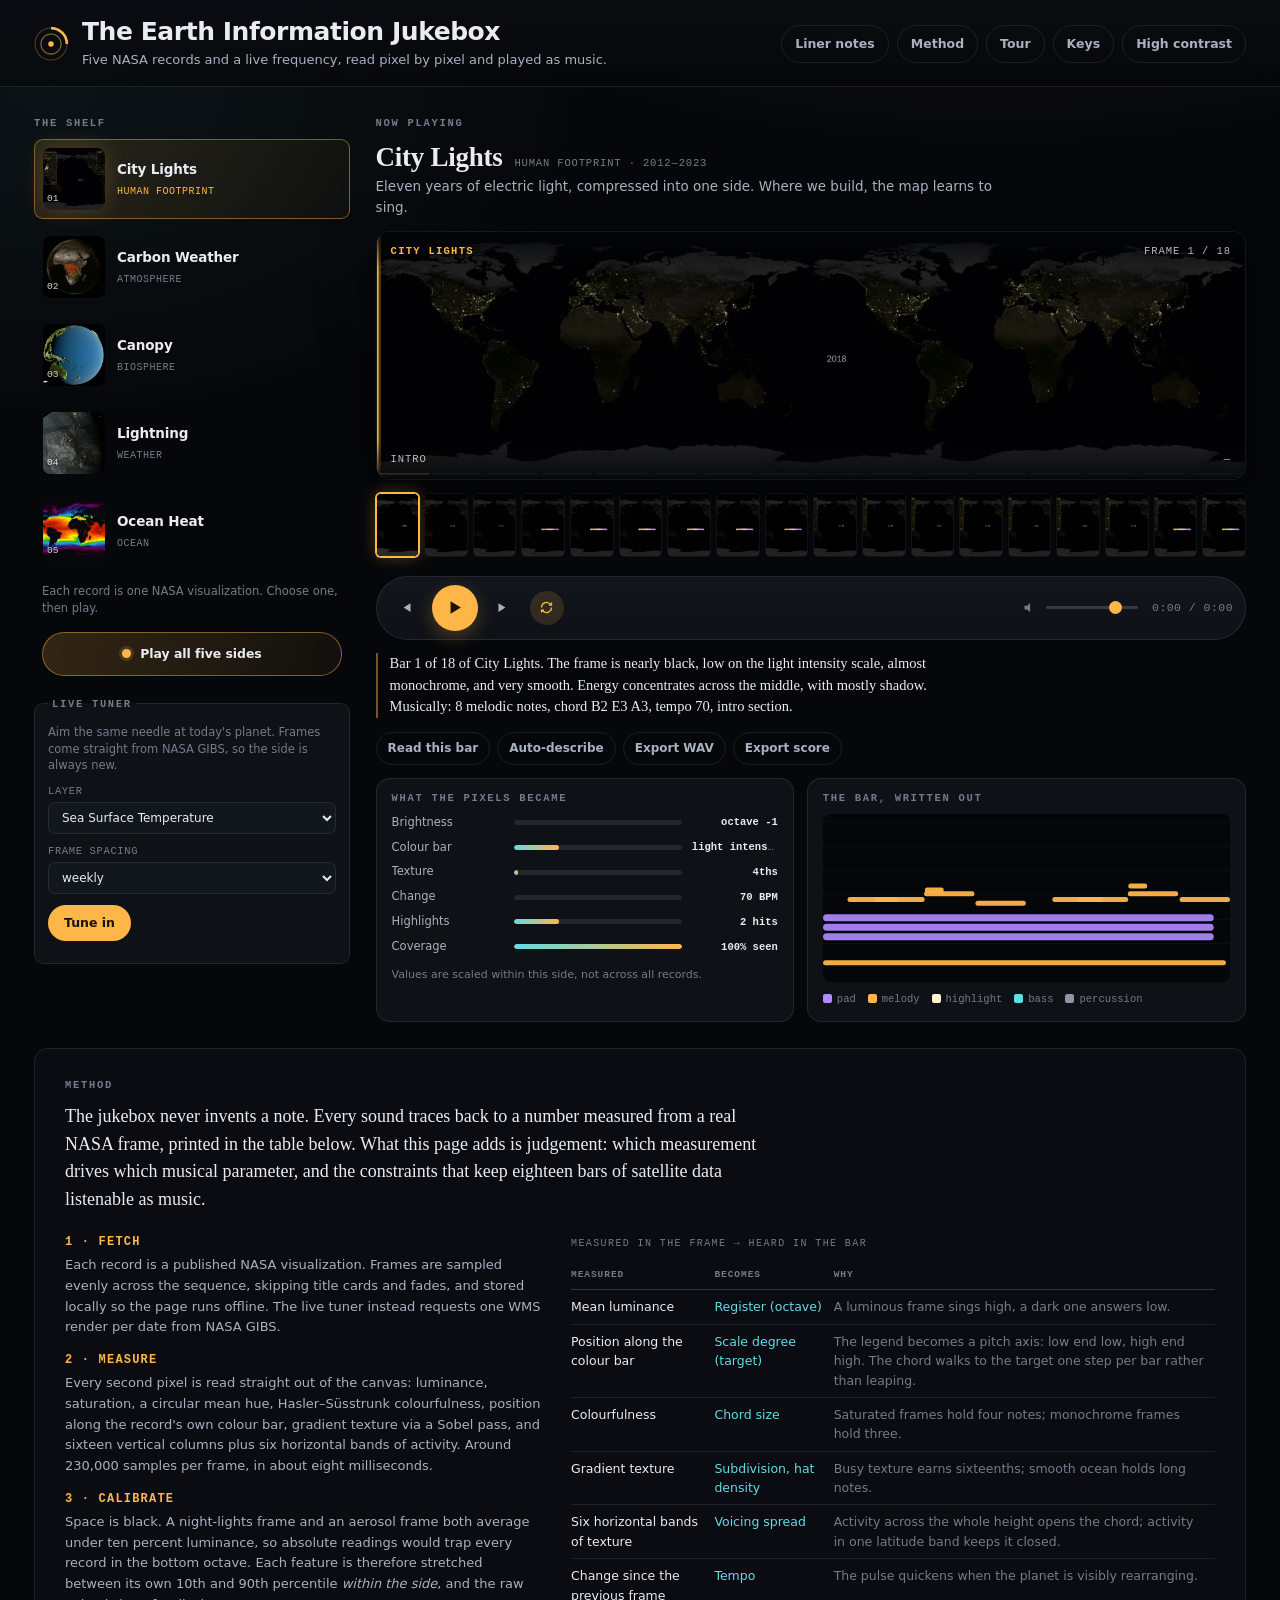
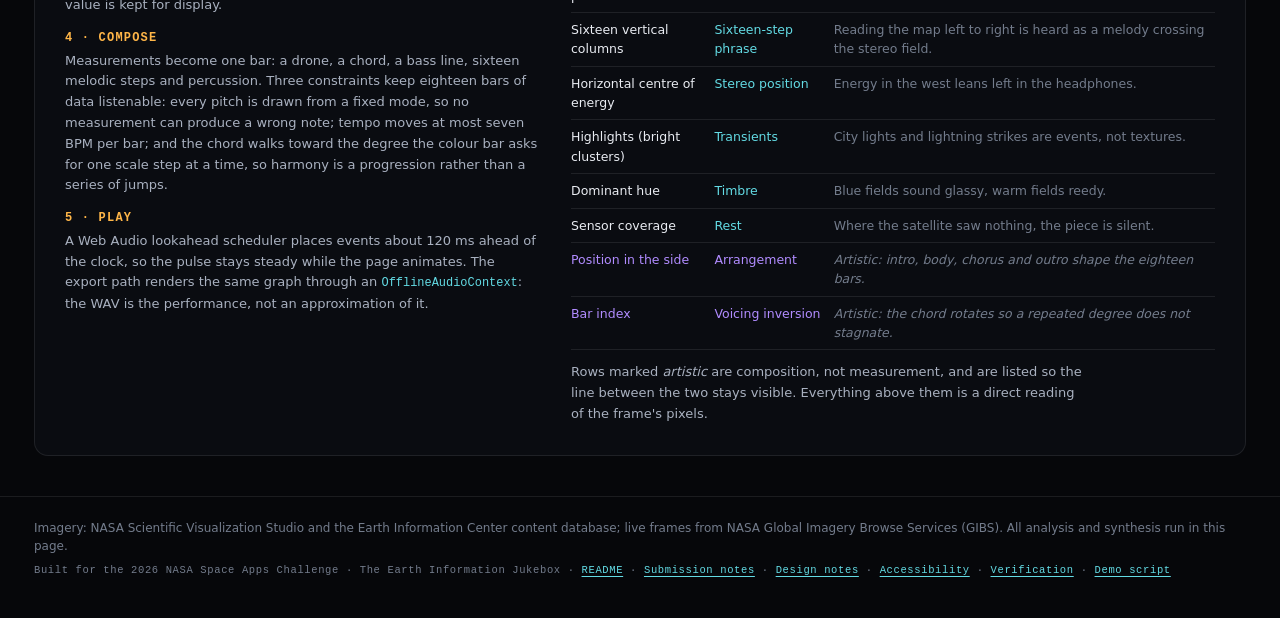
==== commit 4ac55f97: "Make it competitive: musical coherence, album mode, guided tour The engineering was solid; the three" ====
--- a/index.html
+++ b/index.html
@@ -6,11 +6,42 @@
 <title>The Earth Information Jukebox — NASA visualizations, played as sound</title>
 <meta name="description" content="An instrument that reads NASA Earth Information Center frames pixel by pixel and plays each one as a bar of music. Built for the 2026 NASA Space Apps Challenge.">
 <meta name="color-scheme" content="dark">
+<meta name="theme-color" content="#06070a">
+<!-- Works on any host, including ones where response headers cannot be set
+     (GitHub Pages). The allow-list is exactly what this app touches: its own
+     files, NASA GIBS for the live tuner, and blob: URLs for the WAV download. -->
+<meta http-equiv="Content-Security-Policy" content="default-src 'self'; img-src 'self' data: blob: https://gibs.earthdata.nasa.gov; connect-src 'self' https://gibs.earthdata.nasa.gov; media-src 'self' blob:; style-src 'self' 'unsafe-inline'; script-src 'self'; base-uri 'none'; form-action 'self'">
+<link rel="canonical" href="https://earth-jukebox.example/">
+
+<!-- Sharing -->
+<meta property="og:type" content="website">
+<meta property="og:site_name" content="The Earth Information Jukebox">
+<meta property="og:title" content="The Earth Information Jukebox">
+<meta property="og:description" content="Five NASA records and a live frequency, read pixel by pixel and played as music. Built for the 2026 NASA Space Apps Challenge.">
+<meta property="og:image" content="og.png">
+<meta property="og:image:width" content="1200">
+<meta property="og:image:height" content="630">
+<meta property="og:image:alt" content="The jukebox with a sea surface temperature map on the stage and its controls below.">
+<meta name="twitter:card" content="summary_large_image">
+<meta name="twitter:title" content="The Earth Information Jukebox">
+<meta name="twitter:description" content="NASA Earth Information Center frames, read pixel by pixel and played as music.">
+<meta name="twitter:image" content="og.png">
+
 <link rel="icon" href="data:image/svg+xml,%3Csvg xmlns='http://www.w3.org/2000/svg' viewBox='0 0 32 32'%3E%3Ccircle cx='16' cy='16' r='15' fill='%2306070a'/%3E%3Ccircle cx='16' cy='16' r='9' fill='none' stroke='%23ffb648' stroke-width='2'/%3E%3Ccircle cx='16' cy='16' r='2.5' fill='%23ffb648'/%3E%3C/svg%3E">
+<link rel="manifest" href="manifest.webmanifest">
 <link rel="stylesheet" href="styles.css">
 </head>
 <body>
 <a class="skip-link" href="#deck">Skip to the jukebox</a>
+
+<noscript>
+  <p class="noscript">
+    This instrument measures pixels in a canvas and synthesises its sound with the
+    Web Audio API, so it needs JavaScript. If you would rather just listen, the
+    five sides are pre-rendered as audio files in <code>audio/</code>, and
+    <a href="docs/DESIGN.md">the design notes</a> describe what each measurement becomes.
+  </p>
+</noscript>
 
 <header class="topbar">
   <div class="brand">
@@ -30,6 +61,7 @@
   <nav class="topnav" aria-label="About this project">
     <button type="button" class="ghost" data-open="liner">Liner notes</button>
     <button type="button" class="ghost" data-open="method">Method</button>
+    <button type="button" class="ghost" id="btn-tour">Tour</button>
     <button type="button" class="ghost" id="btn-keys" aria-haspopup="dialog">Keys</button>
     <button type="button" class="ghost" id="btn-contrast" aria-pressed="false">High contrast</button>
   </nav>
@@ -44,6 +76,10 @@
     <h2 id="shelf-heading" class="eyebrow">The shelf</h2>
     <ul class="shelf-list" id="shelf" role="list"></ul>
     <p class="shelf-hint" id="shelf-hint">Each record is one NASA visualization. Choose one, then play.</p>
+    <button type="button" class="concert" id="btn-concert" aria-pressed="false">
+      <span class="concert-dot" aria-hidden="true"></span>
+      <span class="concert-label">Play all five sides</span>
+    </button>
 
     <fieldset class="live-tuner" id="live-tuner">
       <legend class="eyebrow">Live tuner</legend>
@@ -88,6 +124,8 @@
         <span id="stage-section">intro</span>
         <span id="stage-tempo">—</span>
       </div>
+      <p class="tour-caption" id="tour-caption" role="status" hidden></p>
+      <button type="button" class="tour-skip" id="tour-skip" hidden>Skip tour</button>
       <p class="sr-only" id="frame-desc">Loading the first frame.</p>
     </div>
 
@@ -184,7 +222,7 @@
         <p>Space is black. A night-lights frame and an aerosol frame both average under ten percent luminance, so absolute readings would trap every record in the bottom octave. Each feature is therefore stretched between its own 10th and 90th percentile <em>within the side</em>, and the raw value is kept for display.</p>
 
         <h3>4 · Compose</h3>
-        <p>Measurements become one bar: a drone, a chord, a bass line, sixteen melodic steps and percussion. Tempo glides by at most seven BPM per bar. Every pitch is drawn from a fixed mode, so no measurement can produce a wrong note — extremes change register, density and timbre, never key.</p>
+        <p>Measurements become one bar: a drone, a chord, a bass line, sixteen melodic steps and percussion. Three constraints keep eighteen bars of data listenable: every pitch is drawn from a fixed mode, so no measurement can produce a wrong note; tempo moves at most seven BPM per bar; and the chord walks toward the degree the colour bar asks for one scale step at a time, so harmony is a progression rather than a series of jumps.</p>
 
         <h3>5 · Play</h3>
         <p>A Web Audio lookahead scheduler places events about 120&nbsp;ms ahead of the clock, so the pulse stays steady while the page animates. The export path renders the same graph through an <code>OfflineAudioContext</code>: the WAV is the performance, not an approximation of it.</p>
@@ -198,7 +236,7 @@
           </thead>
           <tbody>
             <tr><td>Mean luminance</td><td>Register (octave)</td><td>A luminous frame sings high, a dark one answers low.</td></tr>
-            <tr><td>Position along the colour bar</td><td>Scale degree</td><td>The legend becomes a pitch axis: its low end sits low in the scale, its high end sits high.</td></tr>
+            <tr><td>Position along the colour bar</td><td>Scale degree (target)</td><td>The legend becomes a pitch axis: low end low, high end high. The chord walks to the target one step per bar rather than leaping.</td></tr>
             <tr><td>Colourfulness</td><td>Chord size</td><td>Saturated frames hold four notes; monochrome frames hold three.</td></tr>
             <tr><td>Gradient texture</td><td>Subdivision, hat density</td><td>Busy texture earns sixteenths; smooth ocean holds long notes.</td></tr>
             <tr><td>Six horizontal bands of texture</td><td>Voicing spread</td><td>Activity across the whole height opens the chord; activity in one latitude band keeps it closed.</td></tr>
--- a/styles.css
+++ b/styles.css
@@ -79,6 +79,18 @@
 
 :focus-visible { outline: 2px solid var(--amber); outline-offset: 3px; border-radius: 4px; }
 
+.noscript {
+  max-width: 62ch;
+  margin: 18px auto;
+  padding: 16px 18px;
+  border: 1px solid var(--amber-line);
+  border-radius: var(--radius-sm);
+  background: var(--amber-soft);
+  color: var(--ink);
+  font-size: 13.5px;
+  line-height: 1.55;
+}
+
 .eyebrow {
   font-family: var(--mono);
   font-size: 10.5px;
@@ -215,6 +227,41 @@
 .record[aria-pressed="true"] .record-sub { color: var(--amber); }
 
 .shelf-hint { font-size: 11.5px; color: var(--ink-3); padding: 2px 8px 0; line-height: 1.45; }
+
+/* play the whole album */
+.concert {
+  display: flex;
+  align-items: center;
+  justify-content: center;
+  gap: 9px;
+  margin: 6px 8px 2px;
+  padding: 11px 14px;
+  border-radius: 999px;
+  border: 1px solid var(--amber-line);
+  background: linear-gradient(100deg, rgba(255, 182, 72, 0.18), rgba(255, 182, 72, 0.05));
+  color: var(--ink);
+  font-size: 12.5px;
+  font-weight: 640;
+  letter-spacing: -0.005em;
+  transition: border-color 0.15s var(--ease), background 0.15s var(--ease), color 0.15s var(--ease), transform 0.1s var(--ease);
+}
+.concert:hover { border-color: var(--amber); background: linear-gradient(100deg, rgba(255, 182, 72, 0.26), rgba(255, 182, 72, 0.08)); }
+.concert:active { transform: translateY(1px); }
+.concert[aria-pressed="true"] { border-color: var(--amber); color: var(--amber); background: rgba(255, 182, 72, 0.14); }
+.concert-dot {
+  width: 9px; height: 9px; border-radius: 50%;
+  background: var(--amber);
+  box-shadow: 0 0 0 3px rgba(255, 182, 72, 0.16);
+  transition: background 0.15s var(--ease), box-shadow 0.15s var(--ease);
+}
+.concert[aria-pressed="true"] .concert-dot { background: var(--amber); box-shadow: 0 0 0 5px rgba(255, 182, 72, 0.24); }
+@media (prefers-reduced-motion: no-preference) {
+  .concert[aria-pressed="true"] .concert-dot { animation: pulse 1.8s ease-in-out infinite; }
+  @keyframes pulse {
+    0%, 100% { box-shadow: 0 0 0 3px rgba(255, 182, 72, 0.10); }
+    50% { box-shadow: 0 0 0 6px rgba(255, 182, 72, 0.22); }
+  }
+}
 
 .live-tuner {
   margin: 8px 0 0;
@@ -278,6 +325,46 @@
 .stage-top { top: 0; background: linear-gradient(180deg, rgba(4, 5, 8, 0.88), transparent); }
 .stage-bottom { bottom: 0; background: linear-gradient(0deg, rgba(4, 5, 8, 0.88), transparent); }
 #stage-title { color: var(--amber); font-weight: 600; letter-spacing: 0.12em; }
+
+/* guided tour */
+.tour-caption {
+  position: absolute;
+  left: 50%;
+  bottom: 46px;
+  transform: translateX(-50%);
+  width: min(760px, calc(100% - 48px));
+  margin: 0;
+  padding: 15px 20px;
+  border-radius: 12px;
+  background: rgba(5, 6, 10, 0.86);
+  border: 1px solid rgba(255, 182, 72, 0.38);
+  box-shadow: 0 16px 40px rgba(0, 0, 0, 0.55);
+  color: #f2f5fa;
+  font-family: var(--serif);
+  font-size: clamp(15px, 1.6vw, 19px);
+  line-height: 1.45;
+  text-align: center;
+  backdrop-filter: blur(6px);
+  z-index: 3;
+}
+.tour-caption[hidden] { display: none; }
+.tour-skip {
+  position: absolute;
+  right: 14px;
+  bottom: 14px;
+  z-index: 4;
+  padding: 6px 11px;
+  border-radius: 999px;
+  border: 1px solid var(--line-strong);
+  background: rgba(5, 6, 10, 0.8);
+  color: var(--ink-2);
+  font-size: 11px;
+  font-family: var(--mono);
+  letter-spacing: 0.08em;
+  text-transform: uppercase;
+}
+.tour-skip:hover { color: var(--ink); border-color: var(--amber-line); }
+.tour-skip[hidden] { display: none; }
 #stage-tempo { color: var(--ink-2); }
 
 .filmstrip {
@@ -473,6 +560,15 @@
 .liner-grid h3 { font-family: var(--serif); font-size: 18px; margin-bottom: 6px; }
 .liner-grid h4 { font-family: var(--mono); font-size: 10px; letter-spacing: 0.14em; text-transform: uppercase; color: var(--ink-3); margin-bottom: 6px; }
 .liner-grid p { font-size: 13.5px; color: var(--ink-2); margin-bottom: 12px; }
+.program-note {
+  font-family: var(--serif) !important;
+  font-size: 16px !important;
+  line-height: 1.5 !important;
+  color: var(--ink) !important;
+  padding-left: 12px;
+  border-left: 2px solid var(--amber-line);
+  margin: 4px 0 12px !important;
+}
 .liner-grid ul { margin: 0; padding-left: 16px; font-size: 13px; color: var(--ink-2); display: grid; gap: 3px; }
 .liner-grid .credit-list { list-style: none; padding: 0; }
 .liner-grid .credit-list li { font-size: 12.5px; }
@@ -496,6 +592,16 @@
   margin-bottom: 10px !important;
 }
 .axis-legend span:nth-child(2) { color: var(--cyan); }
+
+.liner-grid audio {
+  width: 100%;
+  max-width: 320px;
+  height: 34px;
+  margin: 4px 0 6px;
+  border-radius: 999px;
+  accent-color: var(--amber);
+}
+.audio-hint { font-size: 11.5px !important; color: var(--ink-3) !important; line-height: 1.45; margin-top: 0 !important; }
 
 /* -------------------------------- method -------------------------------- */
 
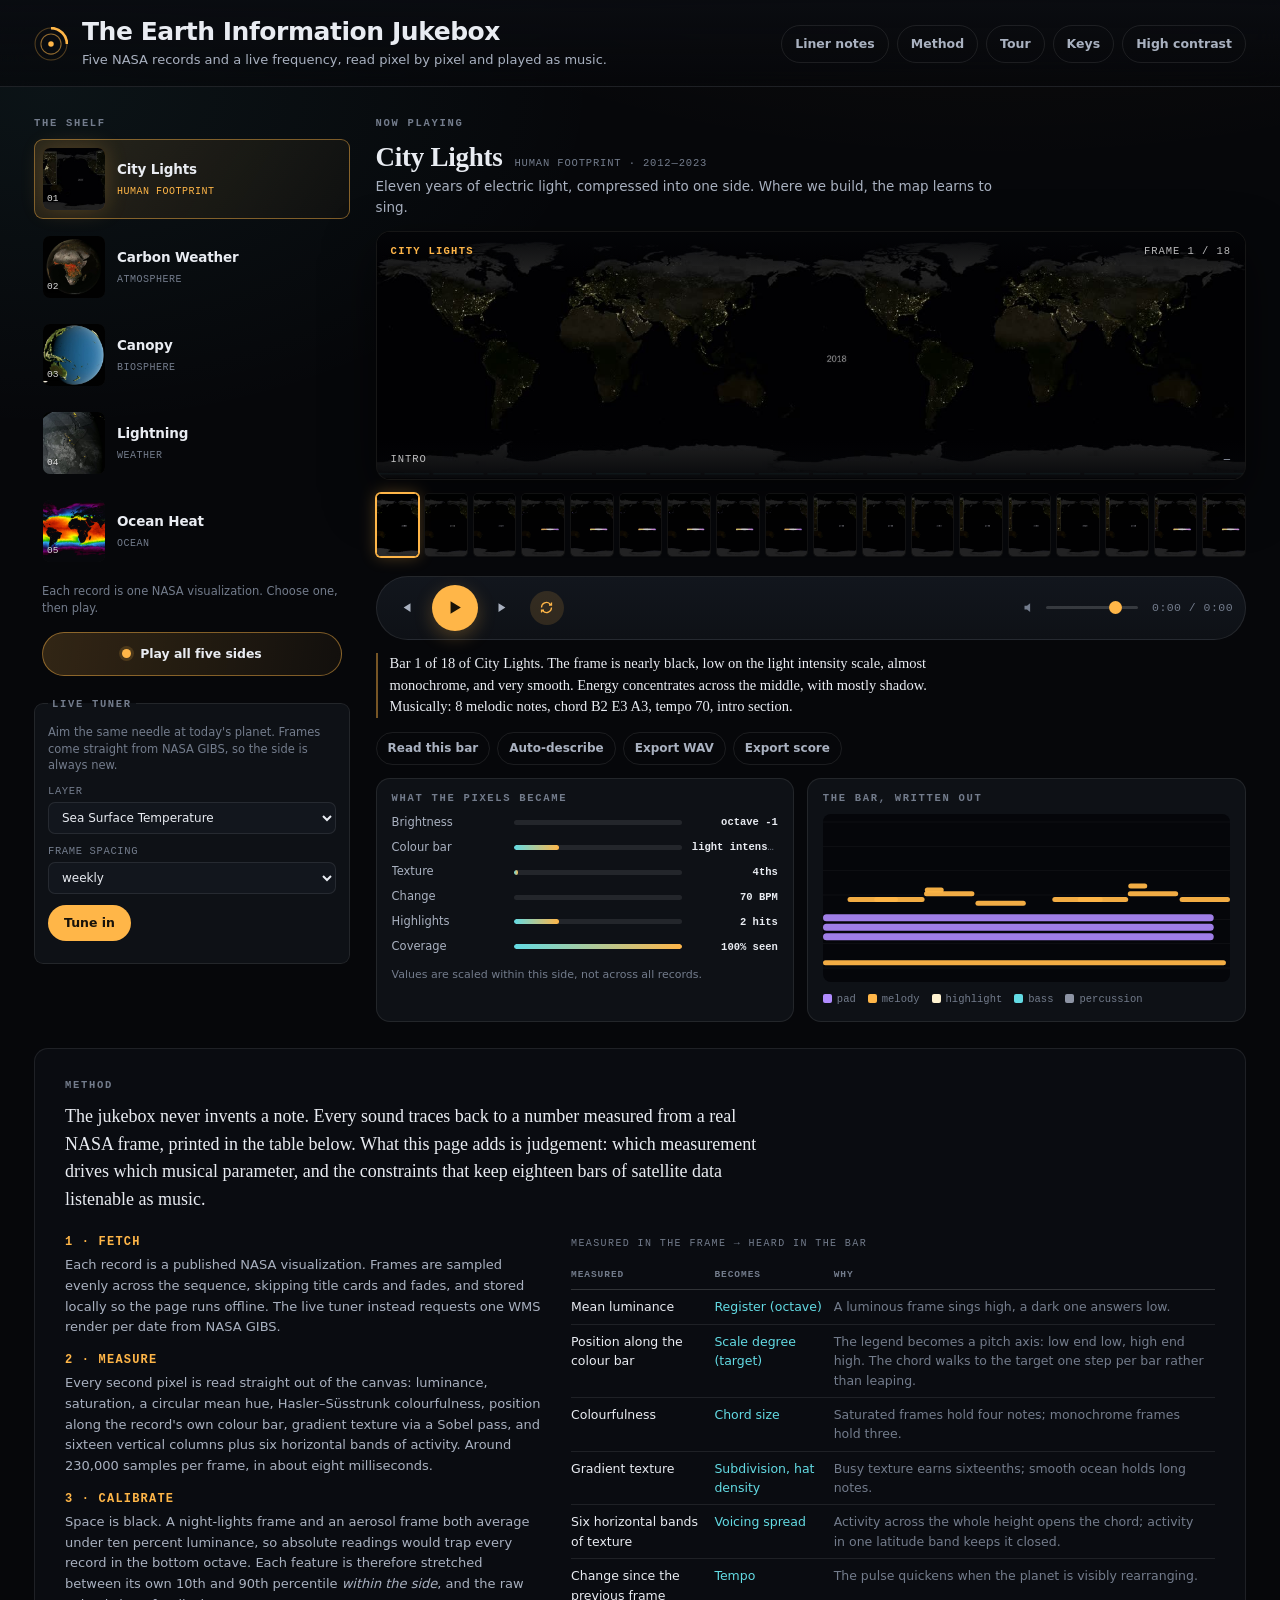
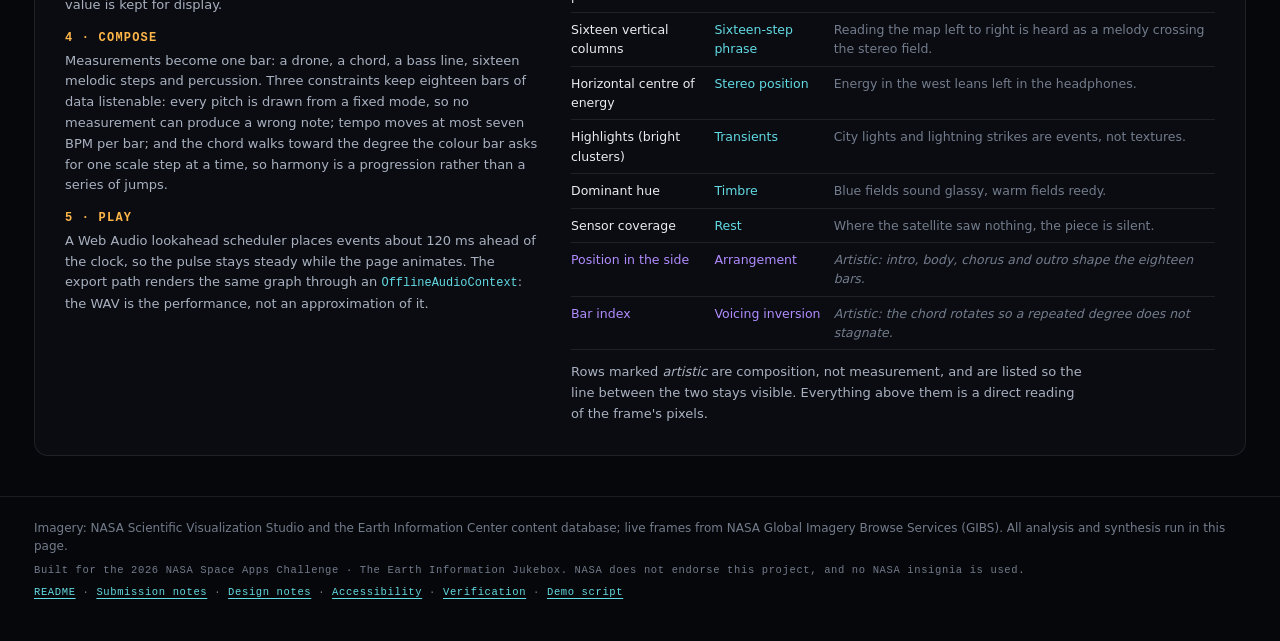
==== commit 6df3c79a: "Add the non-endorsement line to the footer Mirrors what the licence already says, in the place a jud" ====
--- a/index.html
+++ b/index.html
@@ -267,7 +267,10 @@
     All analysis and synthesis run in this page.
   </p>
   <p class="foot-meta">
-    Built for the 2026 NASA Space Apps Challenge · The Earth Information Jukebox ·
+    Built for the 2026 NASA Space Apps Challenge · The Earth Information Jukebox.
+    NASA does not endorse this project, and no NASA insignia is used.
+  </p>
+  <p class="foot-meta">
     <a href="README.md">README</a> ·
     <a href="docs/SUBMISSION.md">Submission notes</a> ·
     <a href="docs/DESIGN.md">Design notes</a> ·
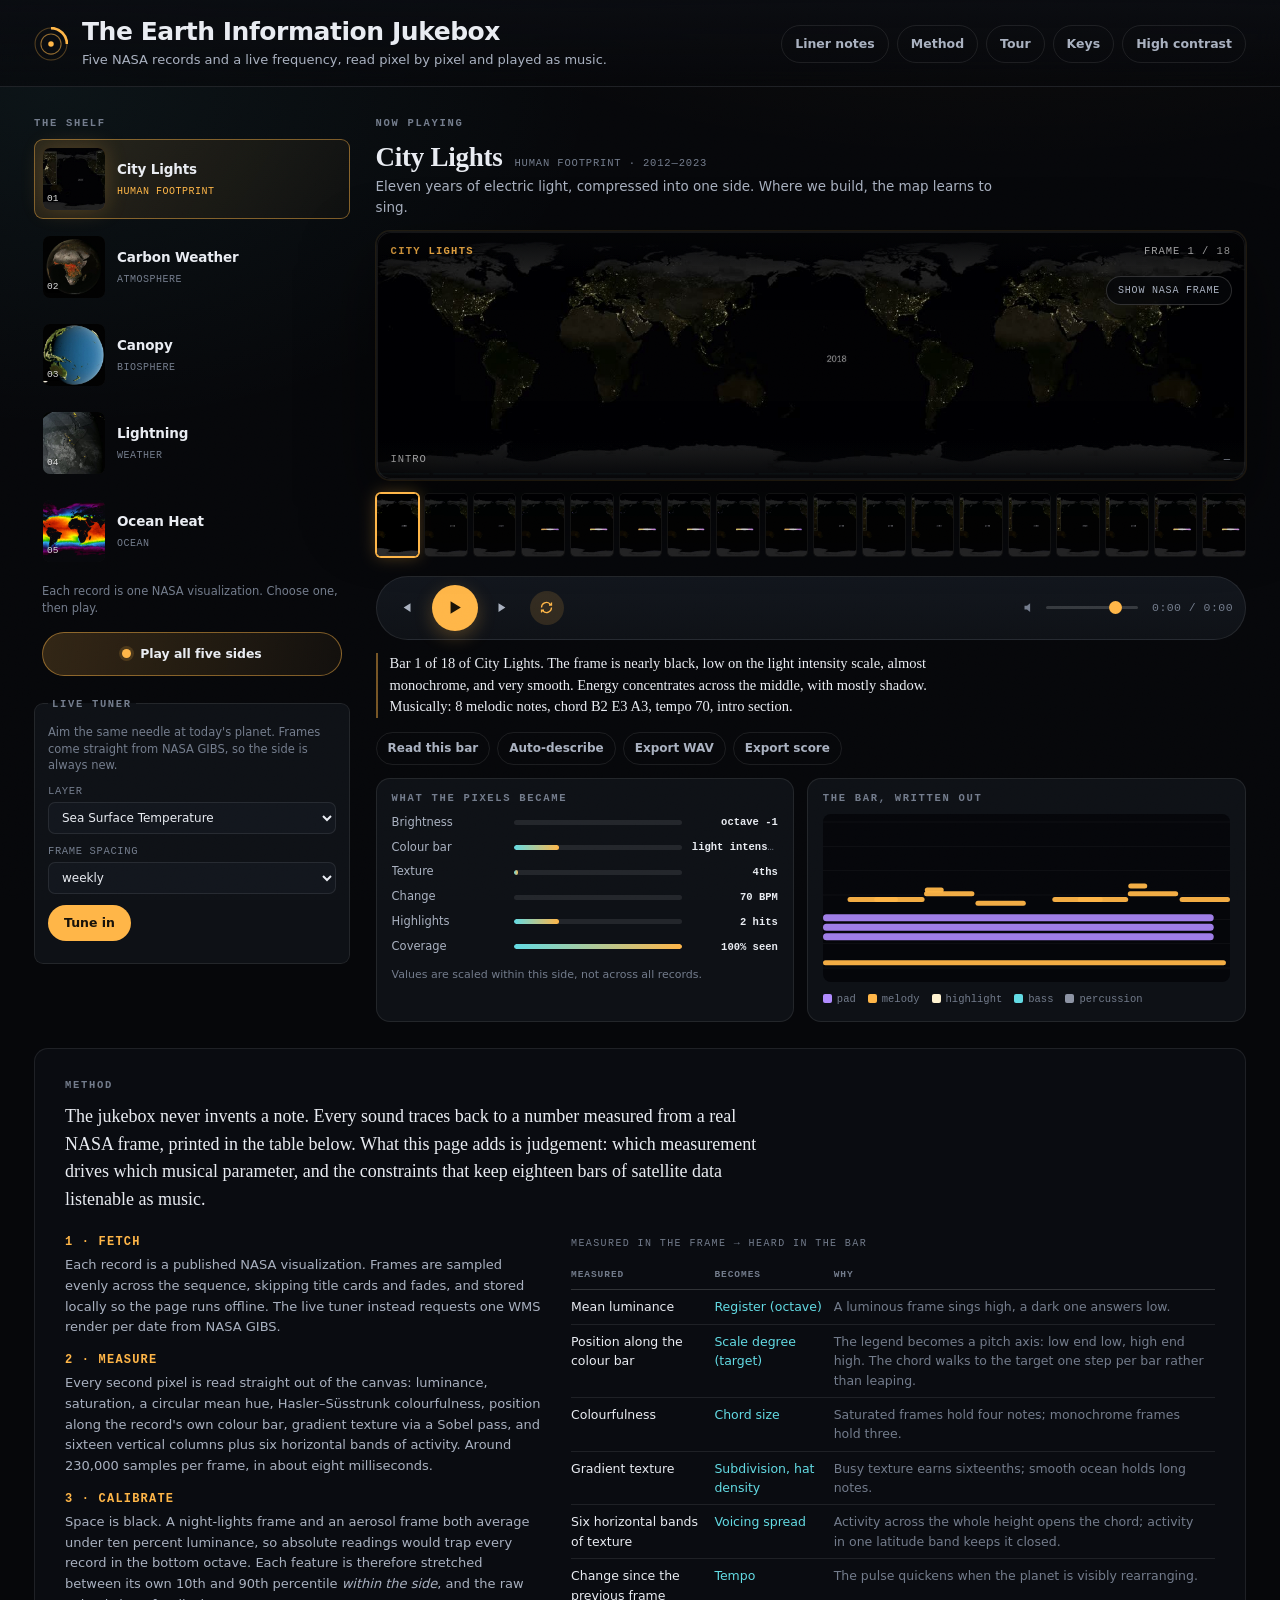
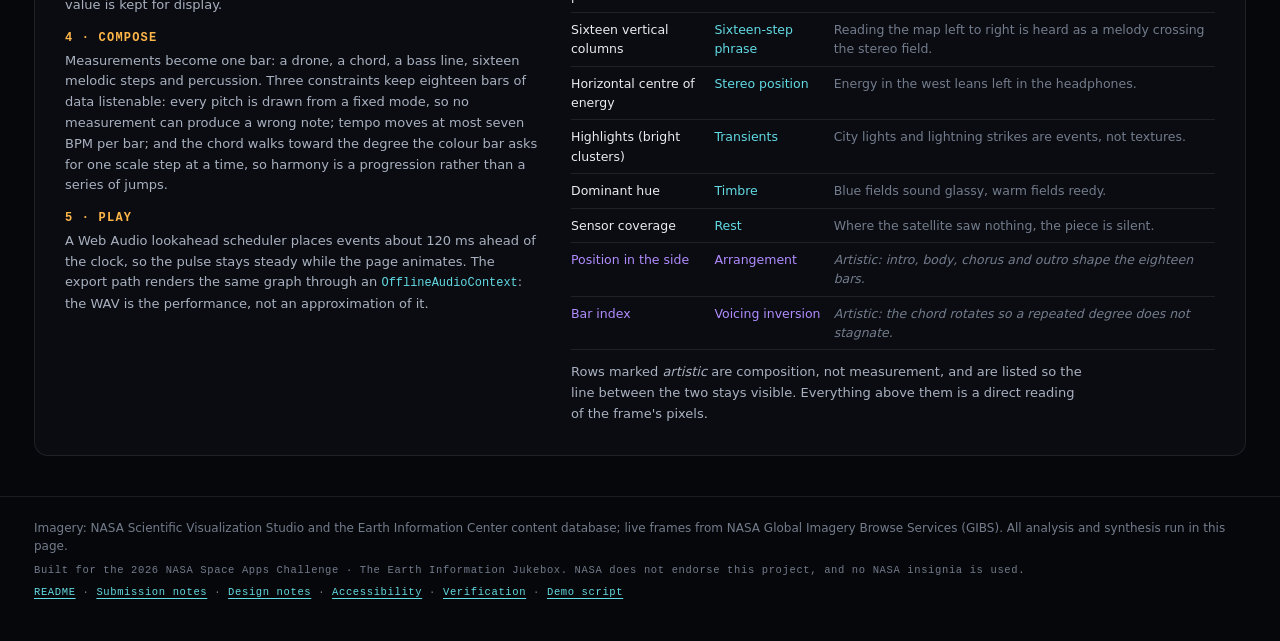
==== commit 75fbbd8b: "Answer the competition on the axis we can win earthjukebox.com is a real rival: a solo sound artist," ====
--- a/index.html
+++ b/index.html
@@ -125,6 +125,8 @@
         <span id="stage-tempo">—</span>
       </div>
       <p class="tour-caption" id="tour-caption" role="status" hidden></p>
+      <button type="button" class="source-toggle" id="btn-source" aria-pressed="false"
+              title="Hide the measurement overlay and show the unmodified NASA frame">Show NASA frame</button>
       <button type="button" class="tour-skip" id="tour-skip" hidden>Skip tour</button>
       <p class="sr-only" id="frame-desc">Loading the first frame.</p>
     </div>
--- a/styles.css
+++ b/styles.css
@@ -63,6 +63,20 @@
   border: 0;
 }
 
+/* film grain: SVG turbulence, tiled, very low opacity */
+body::after {
+  content: "";
+  position: fixed;
+  inset: 0;
+  z-index: 60;
+  pointer-events: none;
+  opacity: 0.045;
+  background-image: url("data:image/svg+xml,%3Csvg xmlns='http://www.w3.org/2000/svg' width='160' height='160'%3E%3Cfilter id='n'%3E%3CfeTurbulence type='fractalNoise' baseFrequency='0.85' numOctaves='3' stitchTiles='stitch'/%3E%3C/filter%3E%3Crect width='160' height='160' filter='url(%23n)'/%3E%3C/svg%3E");
+  background-size: 160px 160px;
+  mix-blend-mode: overlay;
+}
+body.contrast::after { opacity: 0.02; }
+
 .skip-link {
   position: absolute;
   left: 12px; top: -60px;
@@ -304,6 +318,21 @@
   aspect-ratio: 16 / 9;          /* replaced per record from the frame's own shape */
   max-height: 47vh;
   min-height: 230px;
+  box-shadow:
+    0 0 0 1px rgba(255, 182, 72, 0.10),
+    0 30px 70px rgba(0, 0, 0, 0.62),
+    inset 0 1px 0 rgba(255, 255, 255, 0.06);
+}
+/* a printed bezel, so the picture reads as a framed object */
+.stage::after {
+  content: "";
+  position: absolute;
+  inset: 0;
+  border-radius: inherit;
+  pointer-events: none;
+  box-shadow:
+    inset 0 0 0 1px rgba(255, 255, 255, 0.07),
+    inset 0 0 70px rgba(0, 0, 0, 0.45);
 }
 .stage canvas { width: 100%; height: 100%; display: block; }
 
@@ -327,6 +356,30 @@
 #stage-title { color: var(--amber); font-weight: 600; letter-spacing: 0.12em; }
 
 /* guided tour */
+.source-toggle {
+  position: absolute;
+  top: 44px;
+  right: 13px;
+  z-index: 4;
+  padding: 6px 11px;
+  border-radius: 999px;
+  border: 1px solid var(--line-strong);
+  background: rgba(5, 6, 10, 0.72);
+  color: var(--ink-2);
+  font-family: var(--mono);
+  font-size: 10px;
+  letter-spacing: 0.08em;
+  text-transform: uppercase;
+  backdrop-filter: blur(4px);
+  transition: color 0.15s var(--ease), border-color 0.15s var(--ease), background 0.15s var(--ease);
+}
+.source-toggle:hover { color: var(--ink); border-color: var(--amber-line); }
+.source-toggle[aria-pressed="true"] {
+  color: var(--amber);
+  border-color: var(--amber);
+  background: rgba(255, 182, 72, 0.14);
+}
+
 .tour-caption {
   position: absolute;
   left: 50%;
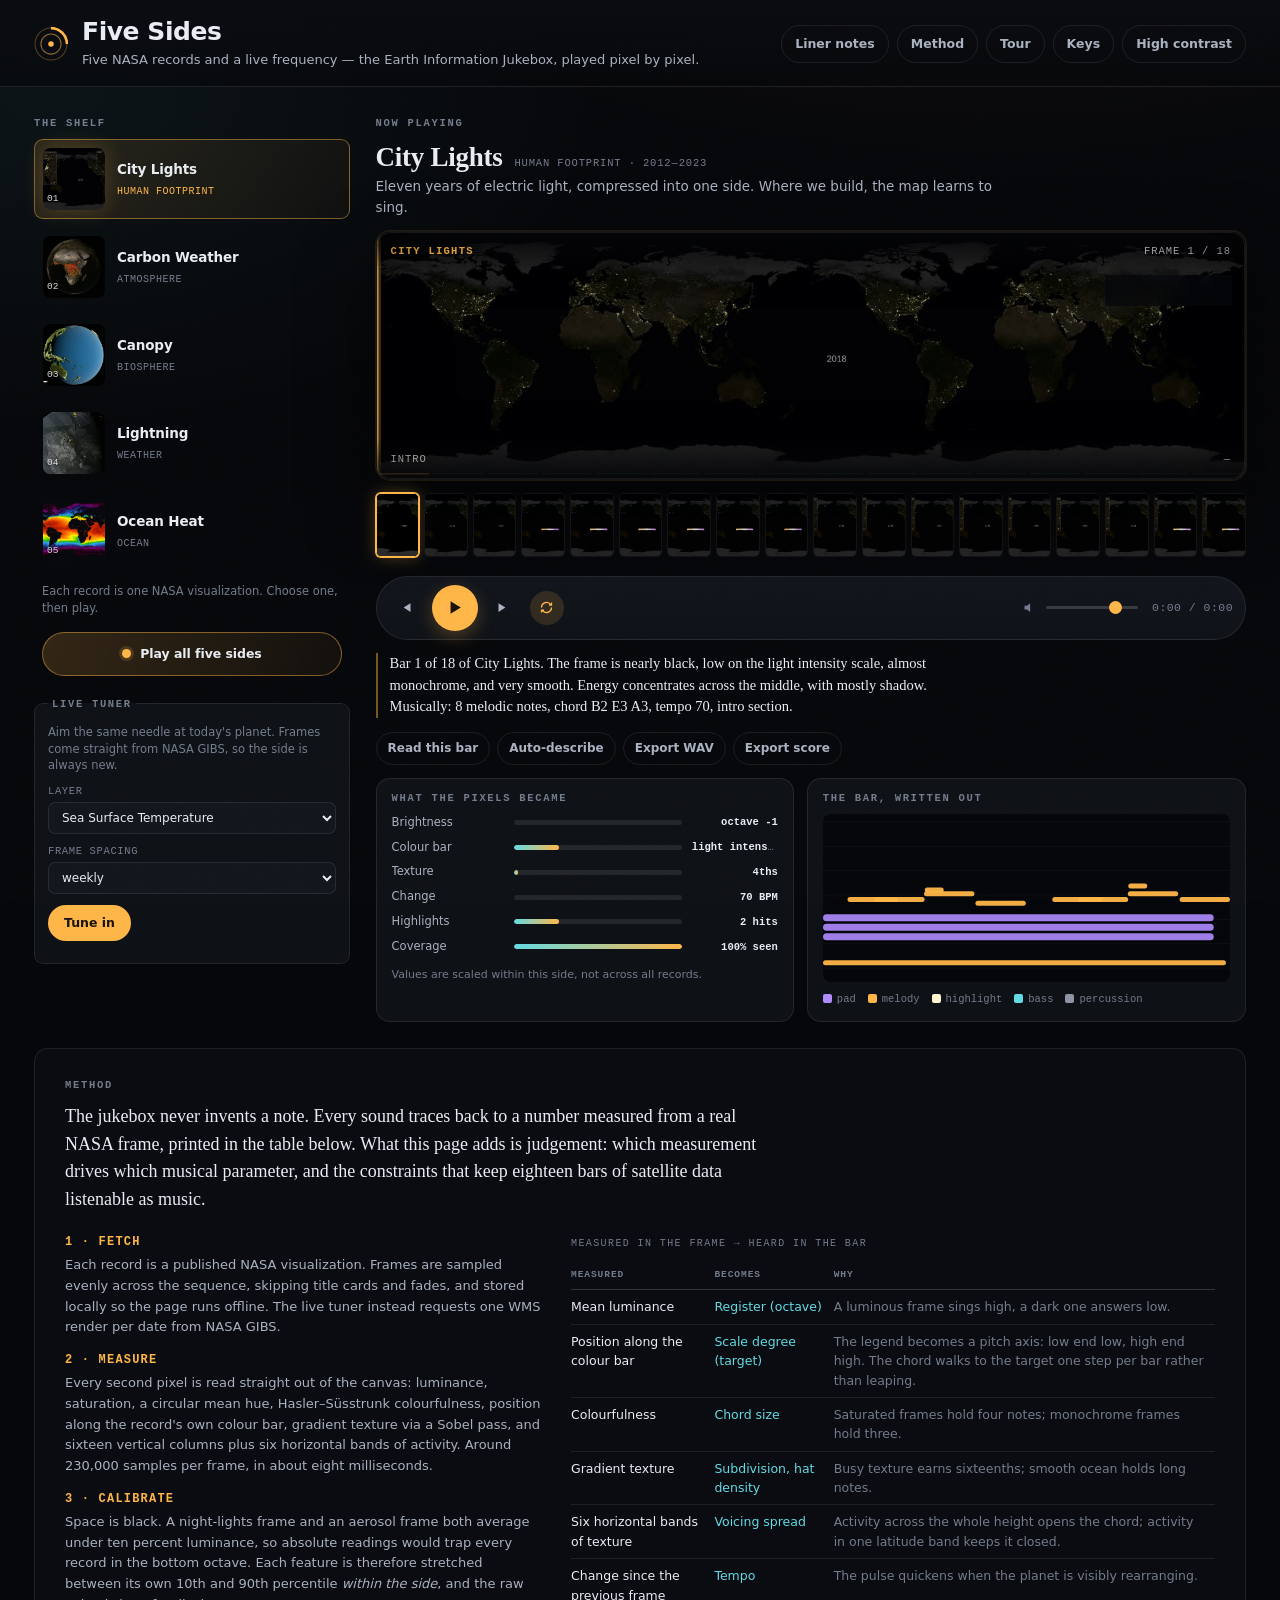
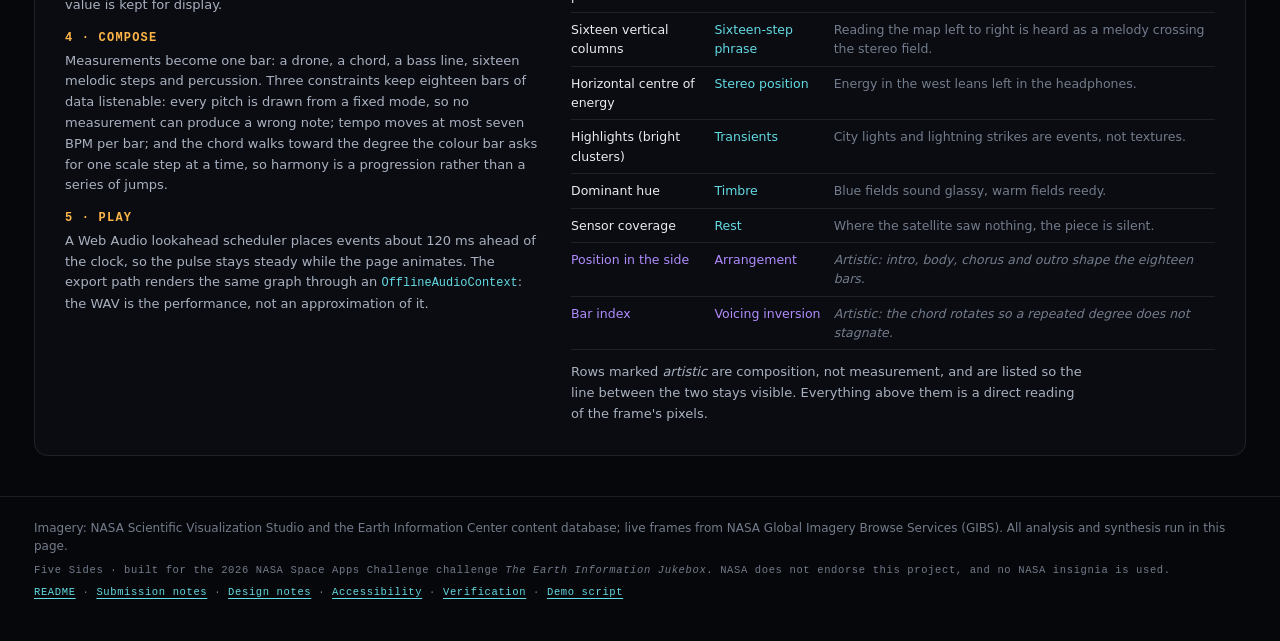
==== commit 1165b639: "Rename to Five Sides, point at fivesides.site The wordmark is now 'Five Sides' with the challenge na" ====
--- a/index.html
+++ b/index.html
@@ -3,29 +3,29 @@
 <head>
 <meta charset="utf-8">
 <meta name="viewport" content="width=device-width, initial-scale=1">
-<title>The Earth Information Jukebox — NASA visualizations, played as sound</title>
-<meta name="description" content="An instrument that reads NASA Earth Information Center frames pixel by pixel and plays each one as a bar of music. Built for the 2026 NASA Space Apps Challenge.">
+<title>Five Sides — NASA Earth Information Center frames, played as sound</title>
+<meta name="description" content="Five Sides reads NASA Earth Information Center frames pixel by pixel and plays each one as a bar of music. Five records and a live frequency, built for the 2026 NASA Space Apps Challenge.">
 <meta name="color-scheme" content="dark">
 <meta name="theme-color" content="#06070a">
 <!-- Works on any host, including ones where response headers cannot be set
      (GitHub Pages). The allow-list is exactly what this app touches: its own
      files, NASA GIBS for the live tuner, and blob: URLs for the WAV download. -->
 <meta http-equiv="Content-Security-Policy" content="default-src 'self'; img-src 'self' data: blob: https://gibs.earthdata.nasa.gov; connect-src 'self' https://gibs.earthdata.nasa.gov; media-src 'self' blob:; style-src 'self' 'unsafe-inline'; script-src 'self'; base-uri 'none'; form-action 'self'">
-<link rel="canonical" href="https://earth-jukebox.example/">
+<link rel="canonical" href="https://fivesides.site/">
 
 <!-- Sharing -->
 <meta property="og:type" content="website">
-<meta property="og:site_name" content="The Earth Information Jukebox">
-<meta property="og:title" content="The Earth Information Jukebox">
-<meta property="og:description" content="Five NASA records and a live frequency, read pixel by pixel and played as music. Built for the 2026 NASA Space Apps Challenge.">
-<meta property="og:image" content="og.png">
+<meta property="og:site_name" content="Five Sides">
+<meta property="og:title" content="Five Sides">
+<meta property="og:description" content="Five NASA Earth Information Center records and a live frequency, read pixel by pixel and played as music. Built for the 2026 NASA Space Apps Challenge.">
+<meta property="og:image" content="https://fivesides.site/og.png">
 <meta property="og:image:width" content="1200">
 <meta property="og:image:height" content="630">
 <meta property="og:image:alt" content="The jukebox with a sea surface temperature map on the stage and its controls below.">
 <meta name="twitter:card" content="summary_large_image">
-<meta name="twitter:title" content="The Earth Information Jukebox">
+<meta name="twitter:title" content="Five Sides">
 <meta name="twitter:description" content="NASA Earth Information Center frames, read pixel by pixel and played as music.">
-<meta name="twitter:image" content="og.png">
+<meta name="twitter:image" content="https://fivesides.site/og.png">
 
 <link rel="icon" href="data:image/svg+xml,%3Csvg xmlns='http://www.w3.org/2000/svg' viewBox='0 0 32 32'%3E%3Ccircle cx='16' cy='16' r='15' fill='%2306070a'/%3E%3Ccircle cx='16' cy='16' r='9' fill='none' stroke='%23ffb648' stroke-width='2'/%3E%3Ccircle cx='16' cy='16' r='2.5' fill='%23ffb648'/%3E%3C/svg%3E">
 <link rel="manifest" href="manifest.webmanifest">
@@ -54,8 +54,8 @@
       </svg>
     </span>
     <div class="brand-text">
-      <h1>The Earth Information Jukebox</h1>
-      <p class="tagline">Five NASA records and a live frequency, read pixel by pixel and played as music.</p>
+      <h1>Five Sides</h1>
+      <p class="tagline">Five NASA records and a live frequency — the Earth Information Jukebox, played pixel by pixel.</p>
     </div>
   </div>
   <nav class="topnav" aria-label="About this project">
@@ -269,8 +269,9 @@
     All analysis and synthesis run in this page.
   </p>
   <p class="foot-meta">
-    Built for the 2026 NASA Space Apps Challenge · The Earth Information Jukebox.
-    NASA does not endorse this project, and no NASA insignia is used.
+    Five Sides · built for the 2026 NASA Space Apps Challenge challenge
+    <em>The Earth Information Jukebox</em>. NASA does not endorse this project,
+    and no NASA insignia is used.
   </p>
   <p class="foot-meta">
     <a href="README.md">README</a> ·
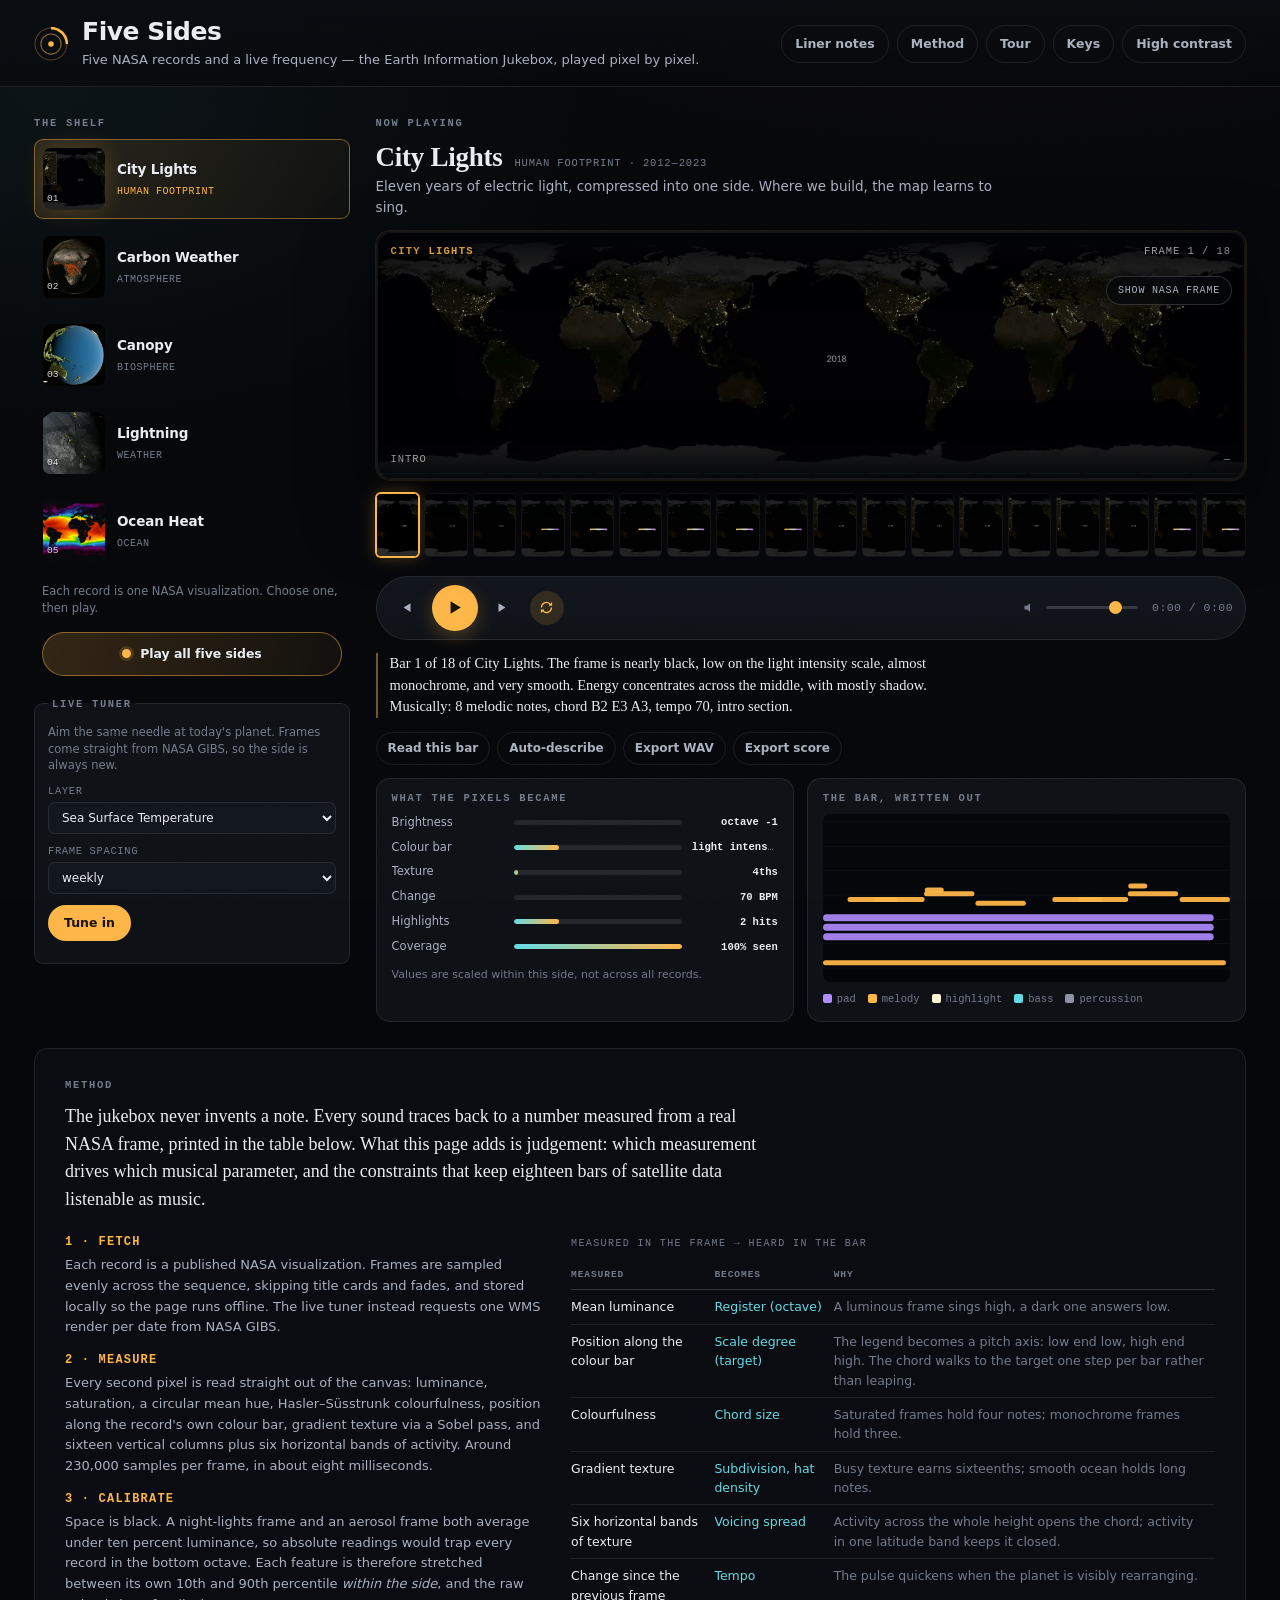
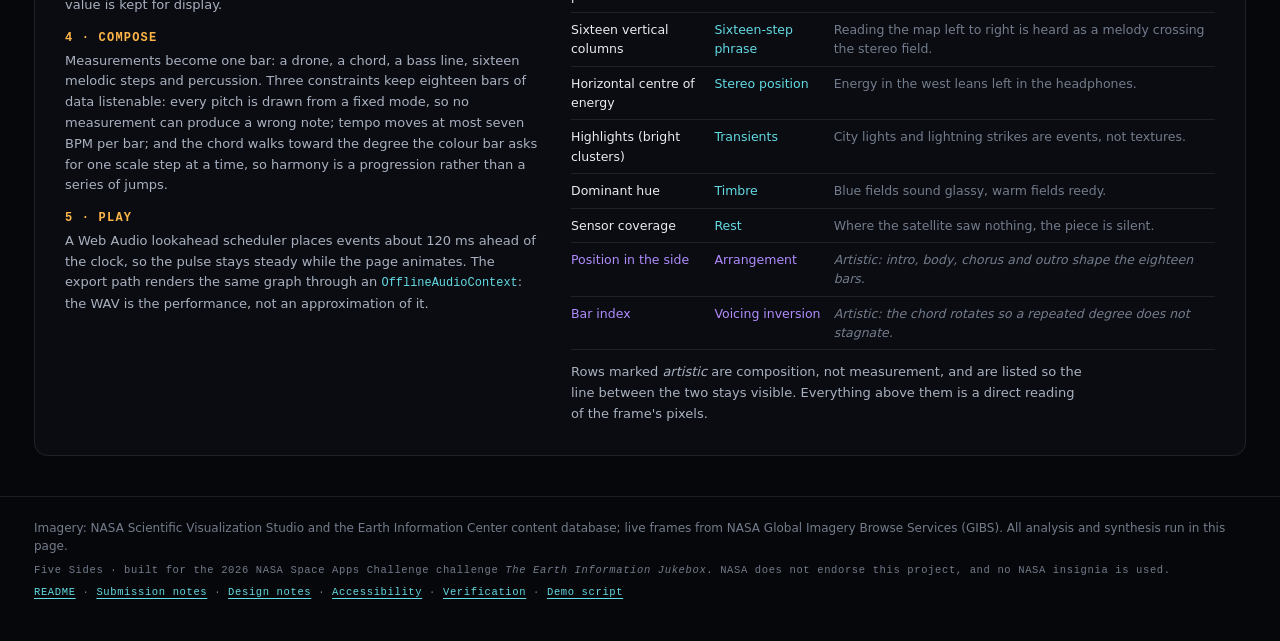
==== commit 23ee13e0: "Point canonical and og:image at the host that resolves The site is deployed on Vercel at www.fivesid" ====
--- a/index.html
+++ b/index.html
@@ -11,21 +11,21 @@
      (GitHub Pages). The allow-list is exactly what this app touches: its own
      files, NASA GIBS for the live tuner, and blob: URLs for the WAV download. -->
 <meta http-equiv="Content-Security-Policy" content="default-src 'self'; img-src 'self' data: blob: https://gibs.earthdata.nasa.gov; connect-src 'self' https://gibs.earthdata.nasa.gov; media-src 'self' blob:; style-src 'self' 'unsafe-inline'; script-src 'self'; base-uri 'none'; form-action 'self'">
-<link rel="canonical" href="https://fivesides.site/">
+<link rel="canonical" href="https://www.fivesides.site/">
 
 <!-- Sharing -->
 <meta property="og:type" content="website">
 <meta property="og:site_name" content="Five Sides">
 <meta property="og:title" content="Five Sides">
 <meta property="og:description" content="Five NASA Earth Information Center records and a live frequency, read pixel by pixel and played as music. Built for the 2026 NASA Space Apps Challenge.">
-<meta property="og:image" content="https://fivesides.site/og.png">
+<meta property="og:image" content="https://www.fivesides.site/og.png">
 <meta property="og:image:width" content="1200">
 <meta property="og:image:height" content="630">
 <meta property="og:image:alt" content="The jukebox with a sea surface temperature map on the stage and its controls below.">
 <meta name="twitter:card" content="summary_large_image">
 <meta name="twitter:title" content="Five Sides">
 <meta name="twitter:description" content="NASA Earth Information Center frames, read pixel by pixel and played as music.">
-<meta name="twitter:image" content="https://fivesides.site/og.png">
+<meta name="twitter:image" content="https://www.fivesides.site/og.png">
 
 <link rel="icon" href="data:image/svg+xml,%3Csvg xmlns='http://www.w3.org/2000/svg' viewBox='0 0 32 32'%3E%3Ccircle cx='16' cy='16' r='15' fill='%2306070a'/%3E%3Ccircle cx='16' cy='16' r='9' fill='none' stroke='%23ffb648' stroke-width='2'/%3E%3Ccircle cx='16' cy='16' r='2.5' fill='%23ffb648'/%3E%3C/svg%3E">
 <link rel="manifest" href="manifest.webmanifest">
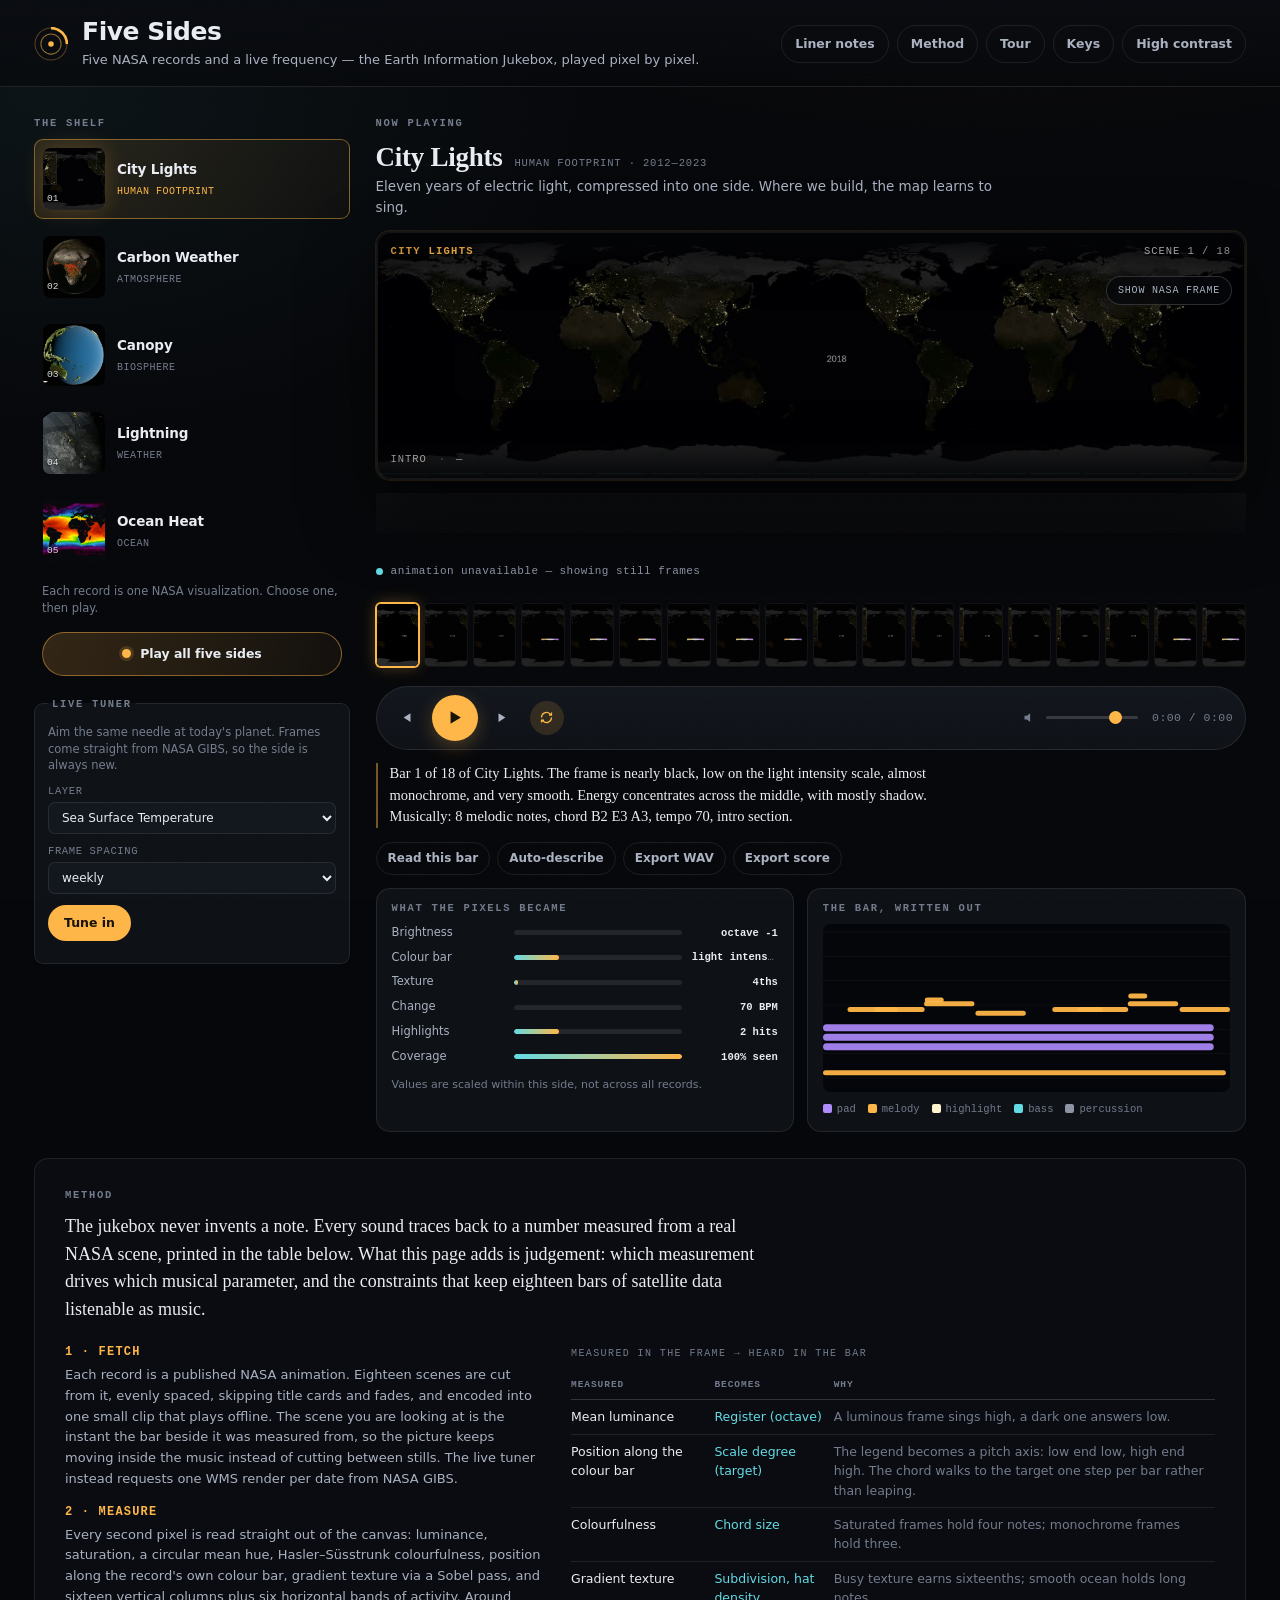
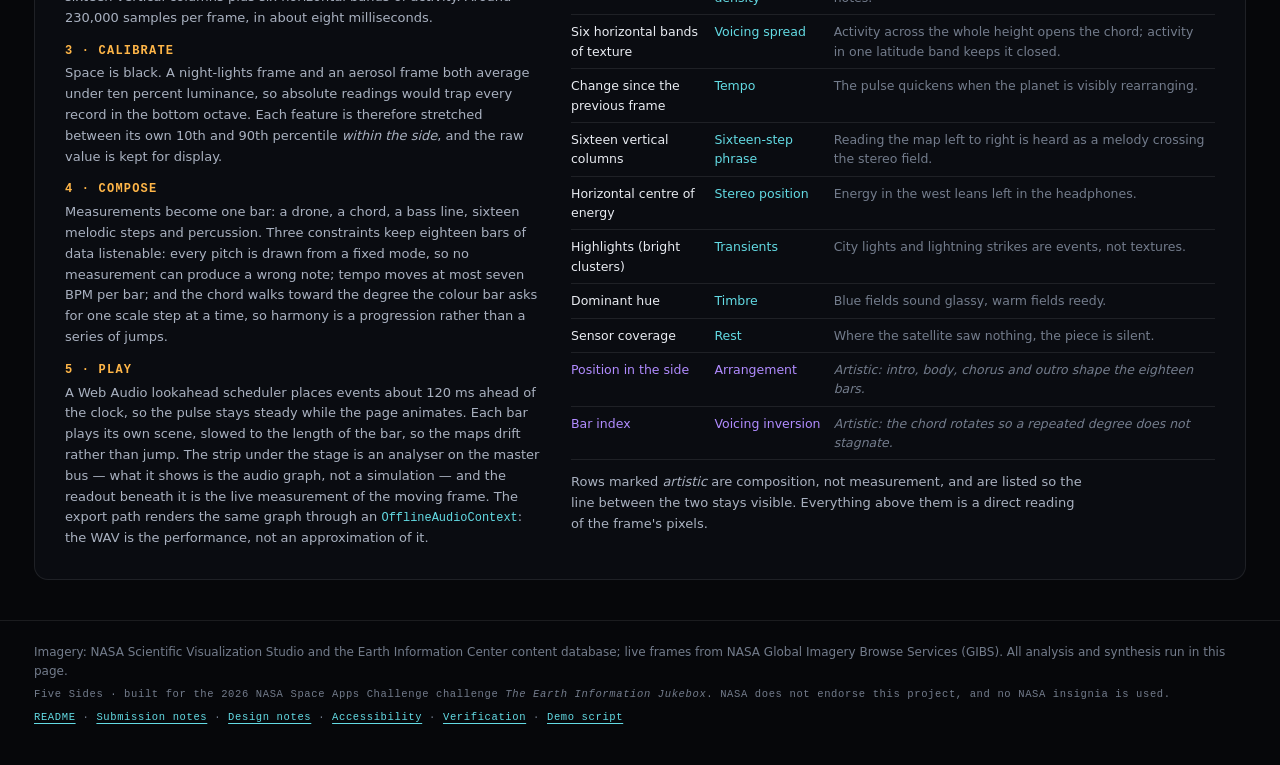
==== commit f35e5aee: "Let the sides move: NASA animations behind every bar Each record is now cut to the animation that pr" ====
--- a/index.html
+++ b/index.html
@@ -3,8 +3,8 @@
 <head>
 <meta charset="utf-8">
 <meta name="viewport" content="width=device-width, initial-scale=1">
-<title>Five Sides — NASA Earth Information Center frames, played as sound</title>
-<meta name="description" content="Five Sides reads NASA Earth Information Center frames pixel by pixel and plays each one as a bar of music. Five records and a live frequency, built for the 2026 NASA Space Apps Challenge.">
+<title>Five Sides — NASA Earth Information Center data, played as sound</title>
+<meta name="description" content="Five Sides plays NASA Earth Information Center animations as music: eighteen scenes of each record, measured pixel by pixel and played bar by bar. Five records and a live frequency, built for the 2026 NASA Space Apps Challenge.">
 <meta name="color-scheme" content="dark">
 <meta name="theme-color" content="#06070a">
 <!-- Works on any host, including ones where response headers cannot be set
@@ -24,7 +24,7 @@
 <meta property="og:image:alt" content="The jukebox with a sea surface temperature map on the stage and its controls below.">
 <meta name="twitter:card" content="summary_large_image">
 <meta name="twitter:title" content="Five Sides">
-<meta name="twitter:description" content="NASA Earth Information Center frames, read pixel by pixel and played as music.">
+<meta name="twitter:description" content="NASA Earth Information Center animations, read pixel by pixel and played as music.">
 <meta name="twitter:image" content="https://www.fivesides.site/og.png">
 
 <link rel="icon" href="data:image/svg+xml,%3Csvg xmlns='http://www.w3.org/2000/svg' viewBox='0 0 32 32'%3E%3Ccircle cx='16' cy='16' r='15' fill='%2306070a'/%3E%3Ccircle cx='16' cy='16' r='9' fill='none' stroke='%23ffb648' stroke-width='2'/%3E%3Ccircle cx='16' cy='16' r='2.5' fill='%23ffb648'/%3E%3C/svg%3E">
@@ -118,7 +118,7 @@
       <canvas id="frame-canvas" role="img" aria-labelledby="frame-desc"></canvas>
       <div class="stage-top" aria-hidden="true">
         <span id="stage-title">City Lights</span>
-        <span id="stage-count">frame 1 / 18</span>
+        <span id="stage-count">scene 1 / 18</span>
       </div>
       <div class="stage-bottom" aria-hidden="true">
         <span id="stage-section">intro</span>
@@ -131,7 +131,12 @@
       <p class="sr-only" id="frame-desc">Loading the first frame.</p>
     </div>
 
-    <ol class="filmstrip" id="filmstrip" aria-label="Bars in this side"></ol>
+    <canvas class="spectrum" id="spectrum" aria-hidden="true"></canvas>
+    <div class="live-strip" id="live-strip" hidden>
+      <span class="live-dot" aria-hidden="true"></span>
+      <span id="live-values">measuring the moving frame</span>
+    </div>
+      <ol class="filmstrip" id="filmstrip" aria-label="Bars in this side"></ol>
 
     <div class="transport" role="group" aria-label="Transport">
       <button type="button" class="round" id="btn-prev" aria-label="Previous bar" title="Previous bar (←)">
@@ -206,7 +211,7 @@
     <h2 id="method-heading" class="eyebrow">Method</h2>
     <p class="lede">
       The jukebox never invents a note. Every sound traces back to a number
-      measured from a real NASA frame, printed in the table below. What this page
+      measured from a real NASA scene, printed in the table below. What this page
       adds is judgement: which measurement drives which musical parameter, and
       the constraints that keep eighteen bars of satellite data listenable as
       music.
@@ -215,7 +220,7 @@
     <div class="method-grid">
       <div class="method-col">
         <h3>1 · Fetch</h3>
-        <p>Each record is a published NASA visualization. Frames are sampled evenly across the sequence, skipping title cards and fades, and stored locally so the page runs offline. The live tuner instead requests one WMS render per date from NASA GIBS.</p>
+        <p>Each record is a published NASA animation. Eighteen scenes are cut from it, evenly spaced, skipping title cards and fades, and encoded into one small clip that plays offline. The scene you are looking at is the instant the bar beside it was measured from, so the picture keeps moving inside the music instead of cutting between stills. The live tuner instead requests one WMS render per date from NASA GIBS.</p>
 
         <h3>2 · Measure</h3>
         <p>Every second pixel is read straight out of the canvas: luminance, saturation, a circular mean hue, Hasler–Süsstrunk colourfulness, position along the record's own colour bar, gradient texture via a Sobel pass, and sixteen vertical columns plus six horizontal bands of activity. Around 230,000 samples per frame, in about eight milliseconds.</p>
@@ -227,7 +232,7 @@
         <p>Measurements become one bar: a drone, a chord, a bass line, sixteen melodic steps and percussion. Three constraints keep eighteen bars of data listenable: every pitch is drawn from a fixed mode, so no measurement can produce a wrong note; tempo moves at most seven BPM per bar; and the chord walks toward the degree the colour bar asks for one scale step at a time, so harmony is a progression rather than a series of jumps.</p>
 
         <h3>5 · Play</h3>
-        <p>A Web Audio lookahead scheduler places events about 120&nbsp;ms ahead of the clock, so the pulse stays steady while the page animates. The export path renders the same graph through an <code>OfflineAudioContext</code>: the WAV is the performance, not an approximation of it.</p>
+        <p>A Web Audio lookahead scheduler places events about 120&nbsp;ms ahead of the clock, so the pulse stays steady while the page animates. Each bar plays its own scene, slowed to the length of the bar, so the maps drift rather than jump. The strip under the stage is an analyser on the master bus — what it shows is the audio graph, not a simulation — and the readout beneath it is the live measurement of the moving frame. The export path renders the same graph through an <code>OfflineAudioContext</code>: the WAV is the performance, not an approximation of it.</p>
       </div>
 
       <div class="method-col">
@@ -305,6 +310,7 @@
 <script src="src/analyze.js"></script>
 <script src="src/sonify.js"></script>
 <script src="src/gibs.js"></script>
+<script src="src/motion.js"></script>
 <script src="src/records.js"></script>
 <script src="data/records.js"></script>
 <script src="src/app.js"></script>
--- a/styles.css
+++ b/styles.css
@@ -352,7 +352,14 @@
   pointer-events: none;
 }
 .stage-top { top: 0; background: linear-gradient(180deg, rgba(4, 5, 8, 0.88), transparent); }
-.stage-bottom { bottom: 0; background: linear-gradient(0deg, rgba(4, 5, 8, 0.88), transparent); }
+.stage-bottom {
+  bottom: 0;
+  justify-content: flex-start;
+  background: linear-gradient(0deg, rgba(4, 5, 8, 0.88), transparent);
+}
+/* The published animations stamp their own date bottom-right; the tempo sits
+   with the section label instead of fighting it for that corner. */
+.stage-bottom #stage-tempo::before { content: "·"; margin-right: 10px; opacity: 0.5; }
 #stage-title { color: var(--amber); font-weight: 600; letter-spacing: 0.12em; }
 
 /* guided tour */
@@ -420,6 +427,54 @@
 .tour-skip[hidden] { display: none; }
 #stage-tempo { color: var(--ink-2); }
 
+/* ------------------------------- spectrum ------------------------------- */
+/* Tapped off the master bus: what you see is the audio graph, not a simulation. */
+
+.spectrum {
+  display: block;
+  width: 100%;
+  height: 40px;
+  margin: 0 0 8px;
+  border-radius: 3px;
+  background: linear-gradient(180deg, rgba(255, 255, 255, 0.035), rgba(255, 255, 255, 0.012));
+}
+
+/* ------------------------------ live strip ------------------------------ */
+/* Sits between the stage and the filmstrip: proof that the numbers come from
+   the frame on screen right now, not from a table written at build time. */
+
+.live-strip {
+  display: flex;
+  align-items: center;
+  gap: 8px;
+  margin: 9px 0 10px;
+  font-family: ui-monospace, "SF Mono", Menlo, Consolas, monospace;
+  font-size: 11px;
+  letter-spacing: 0.04em;
+  color: var(--muted, #8b93a3);
+  text-transform: none;
+}
+
+.live-strip[hidden] { display: none; }
+
+.live-dot {
+  width: 7px;
+  height: 7px;
+  border-radius: 50%;
+  background: #63dbe4;
+  box-shadow: 0 0 0 0 rgba(99, 219, 228, 0.55);
+  animation: live-pulse 1.9s ease-out infinite;
+  flex: none;
+}
+
+#live-values { font-variant-numeric: tabular-nums; }
+
+@keyframes live-pulse {
+  0%   { box-shadow: 0 0 0 0 rgba(99, 219, 228, 0.5); }
+  70%  { box-shadow: 0 0 0 7px rgba(99, 219, 228, 0); }
+  100% { box-shadow: 0 0 0 0 rgba(99, 219, 228, 0); }
+}
+
 .filmstrip {
   list-style: none;
   display: grid;
